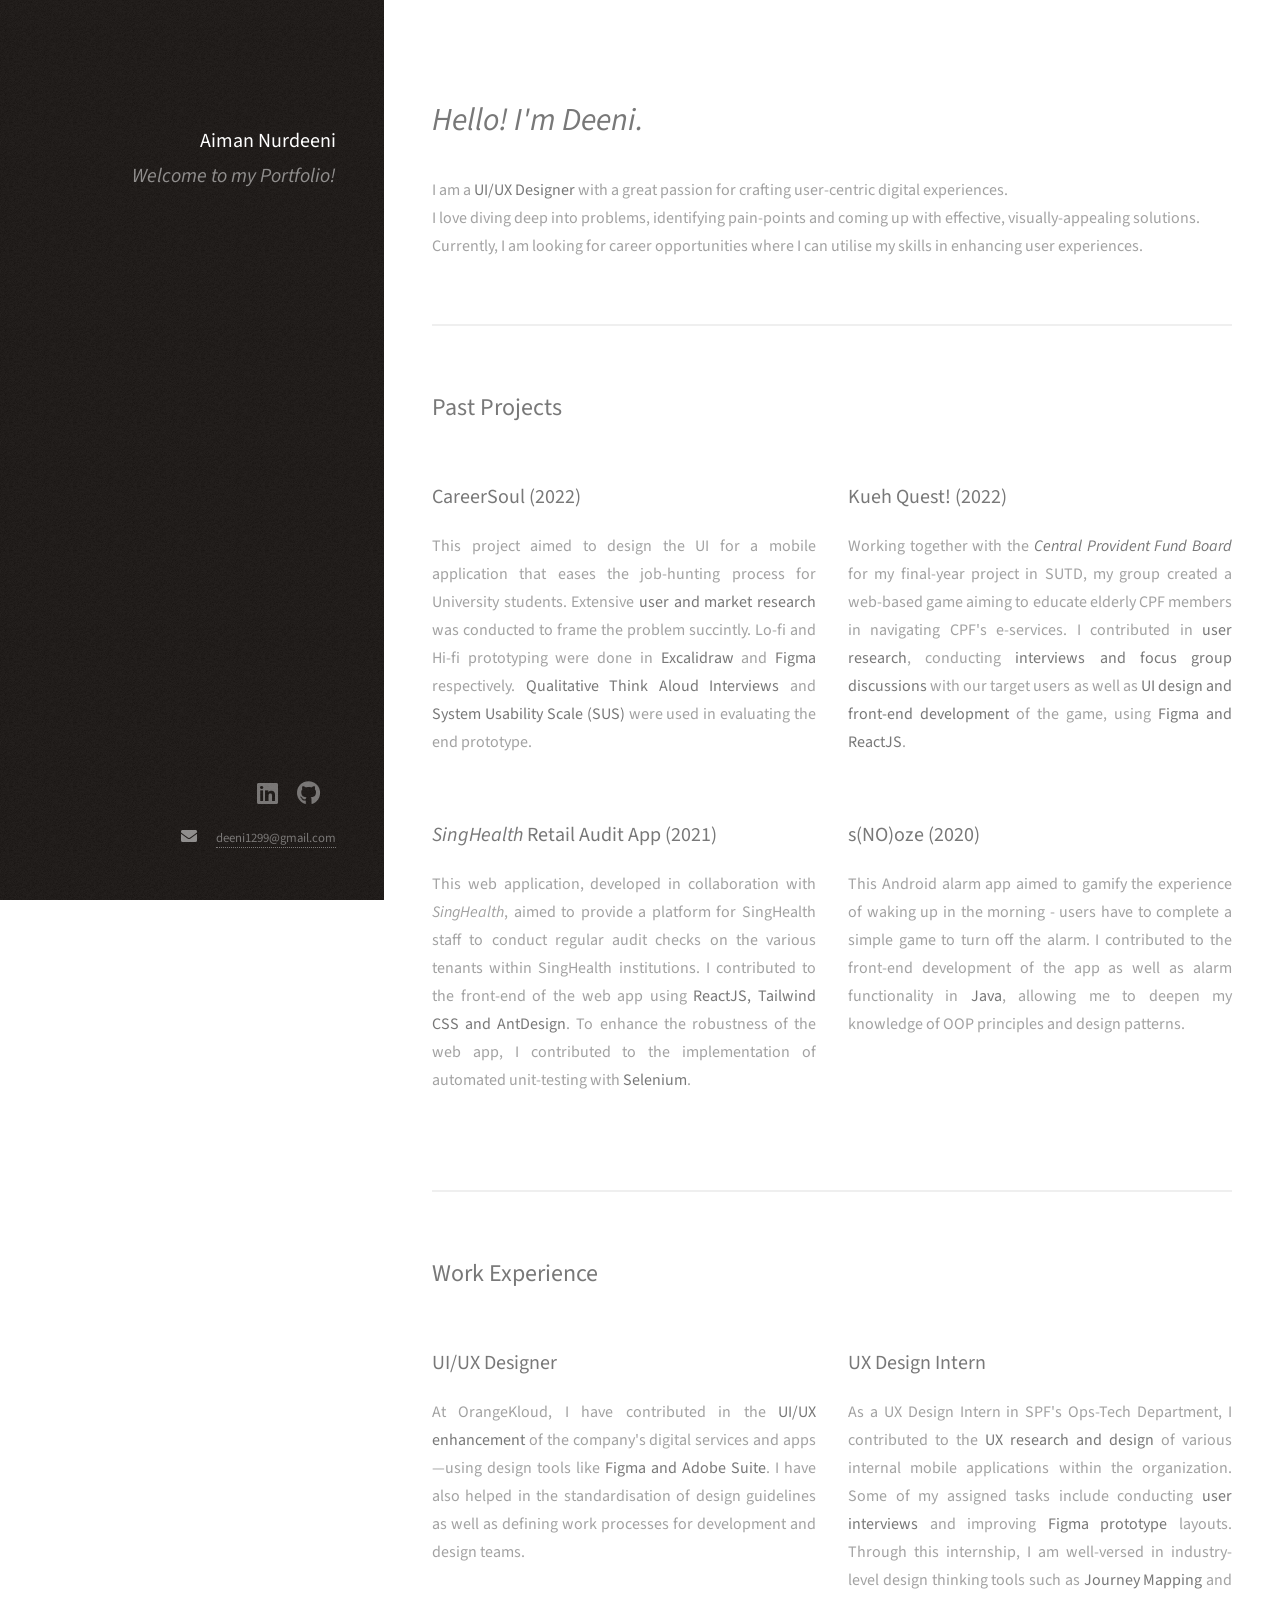
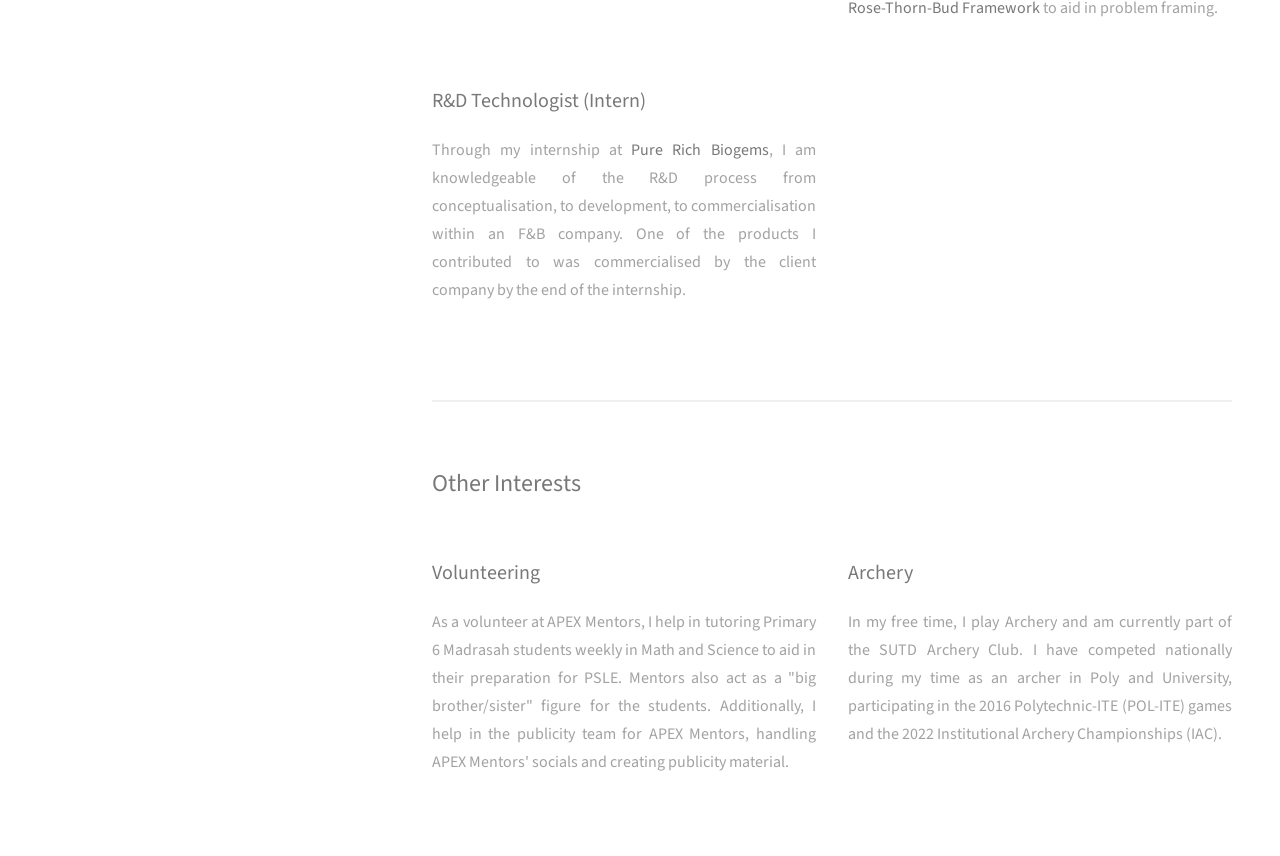
==== old/index.html @ 27e2c31e "update" ====
<!DOCTYPE HTML>
<!--
	Strata by HTML5 UP
	html5up.net | @ajlkn
	Free for personal and commercial use under the CCA 3.0 license (html5up.net/license)
-->
<html>
	<head>
		<title>Deeni's Portfolio</title>
		<meta charset="utf-8" />
		<meta name="viewport" content="width=device-width, initial-scale=1, user-scalable=no" />
		<link rel="stylesheet" href="assets/css/main.css" />
	</head>
	<body class="is-preload">

		<!-- Header -->
			<header id="header">
				<div class="inner">
					<img class="image avatar" src="images/self_pic-2.jpg" alt="" />
					<h1><strong>Aiman Nurdeeni</strong></h1>
					<h1><i>Welcome to my Portfolio!</i></h1>
				</div>
			</header>

		<!-- Main -->
			<div id="main">

				<!-- One -->
					<section id="one">
						<header class="major">
							<h2><i>Hello! I'm Deeni.</i></h2>
						</header>
						<p style="text-align:justify">
							I am a <strong>UI/UX Designer</strong> with a great passion for crafting user-centric digital experiences.
							<br/>
							I love diving deep into problems, identifying pain-points and coming up with effective, visually-appealing solutions. 
							<br/> 
							Currently, I am looking for career opportunities where I can utilise my skills in enhancing user experiences.
						</p>
						<!-- <ul class="actions">
							<li><a href="#" class="button">Learn More</a></li>
						</ul> -->
					</section>

				<!-- Two -->
					<section id="two">
						<h2>Past Projects</h2>
						<div class="row">
							<article class="col-6 col-12-xsmall ">
								<a href="https://www.behance.net/gallery/163053577/UXUI-Case-Study-CareerSoul-Job-Search-App" class="image fit thumb" target="_blank">
									<img src="images/proj/careersoul.png" alt="" />
								</a>
								<h3>CareerSoul (2022)</h3>
								<p style="text-align:justify">This project aimed to design the UI for a mobile application that eases the job-hunting process for University students. Extensive <strong>user and market research</strong> was conducted to frame the problem succintly. Lo-fi and Hi-fi prototyping were done in <strong>Excalidraw</strong> and <strong>Figma</strong> respectively. <strong>Qualitative Think Aloud Interviews</strong> and <strong>System Usability Scale (SUS)</strong> were used in evaluating the end prototype.</p>
							</article>

							<article class="col-6 col-12-xsmall ">
								<a href="https://capstone2022.sutd.edu.sg/projects/kueh-quest" class="image fit thumb" target="_blank">
									<img src="images/proj/kuehquest.png" alt="" />
								</a>
								<h3>Kueh Quest! (2022)</h3>
								<p style="text-align:justify">Working together with the <i><strong>Central Provident Fund Board</strong></i> for my final-year project in SUTD, my group created a web-based game aiming to educate elderly CPF members in navigating CPF's e-services. I contributed in <strong>user research</strong>, conducting <strong>interviews and focus group discussions</strong> with our target users as well as <strong>UI design and front-end development</strong> of the game, using <strong>Figma and ReactJS</strong>.</p>
							</article>
							<article class="col-6 col-12-xsmall ">
								<a href="https://github.com/nicolefranc/singhealth-retail-audit" class="image fit thumbs" target="_blank">
									<img src="images/proj/singhealth.png" alt="" />
								</a>
								<h3><i>SingHealth</i> Retail Audit App (2021)</h3>
								<p style="text-align:justify">This web application, developed in collaboration with <i>SingHealth</i>, aimed to provide a platform for SingHealth staff to conduct regular audit checks on the various tenants within SingHealth institutions. I contributed to the front-end of the web app using <strong>ReactJS, Tailwind CSS and AntDesign</strong>. To enhance the robustness of the web app, I contributed to the implementation of automated unit-testing with <strong>Selenium</strong>.</p>
							</article>
							<article class="col-6 col-12-xsmall">
								<a href="https://github.com/hannahmyatwai/s-no-oze" class="image fit thumbs" target="_blank">
									<img src="images/proj/snooze.png" alt="" />
								</a>
								<h3>s(NO)oze (2020)</h3>
								<p style="text-align:justify">This Android alarm app aimed to gamify the experience of waking up in the morning - users have to complete a simple game to turn off the alarm. I contributed to the front-end development of the app as well as alarm functionality in <b>Java</b>, allowing me to deepen my knowledge of OOP principles and design patterns.</p>
							</article>
						</div>
					</section>

					<section id="three">
						<h2>Work Experience</h2>
						<div class="row">
							<article class="col-6 col-12-xsmall ">
								<a href="https://orangekloud.com/" class="image fit thumb" target="_blank"><img src="images/work/ok.png" alt="" /></a>
								<h3>UI/UX Designer</h3>
								<p style="text-align:justify">
								At OrangeKloud, I have contributed in the <b>UI/UX enhancement</b> of the company's digital services and apps—using design tools like <b>Figma and Adobe Suite</b>. I have also helped in the standardisation of design guidelines as well as defining work processes for development and design teams.</p>
							</article>
							<article class="col-6 col-12-xsmall ">
								<a href="https://www.police.gov.sg/Who-We-Are/Organisation-Structure/Specialist-Staff-Departments" class="image fit thumb" target="_blank"><img src="images/work/spf.png" alt="" /></a>
								<h3>UX Design Intern</h3>
								<p style="text-align:justify">As a UX Design Intern in SPF's Ops-Tech Department, I contributed to the <b>UX research and design</b> of various internal mobile applications within the organization. Some of my assigned tasks include conducting <b>user interviews</b> and improving <b>Figma prototype</b> layouts. Through this internship, I am well-versed in industry-level design thinking tools such as <b>Journey Mapping</b> and <b>Rose-Thorn-Bud Framework</b> to aid in problem framing.</p>
							</article>
							<article class="col-6 col-12-xsmall">
								<a href="https://www.linkedin.com/company/pure-rich-biogems/about/" class="image fit thumb" target="_blank"><img src="images/work/pure_rich.jpg" alt="" /></a>
								<h3>R&D Technologist (Intern)</h3>
								<p style="text-align:justify">Through my internship at <b>Pure Rich Biogems</b>, I am knowledgeable of the R&D process from conceptualisation, to development, to commercialisation within an F&B company. One of the products I contributed to was commercialised by the client company by the end of the internship.</p>
							</article>
						</div>
						<!-- <ul class="actions">
							<li><a href="#" class="button">Full Portfolio</a></li>
						</ul> -->
					</section>

					<section id="four">
						<h2>Other Interests</h2>
						<div class="row">
							<article class="col-6 col-12-xsmall ">
								<a href="https://www.instagram.com/apexmentors/" class="image fit thumb" target="_blank"><img src="images/hobbies/apex.jpg" alt="" /></a>
								<h3>Volunteering</h3>
								<p style="text-align:justify">As a volunteer at APEX Mentors, I help in tutoring Primary 6 Madrasah students weekly in Math and Science to aid in their preparation for PSLE. Mentors also act as a "big brother/sister" figure for the students. Additionally, I help in the publicity team for APEX Mentors, handling APEX Mentors' socials and creating publicity material.</p>
							</article>
							<article class="col-6 col-12-xsmall">
								<a href="https://www.instagram.com/sutd_archery/" class="image fit thumb" target="_blank"><img src="images/hobbies/archery.jpg" alt="" /></a>
								<h3>Archery</h3>
								<p style="text-align:justify">In my free time, I play Archery and am currently part of the SUTD Archery Club. I have competed nationally during my time as an archer in Poly and University, participating in the 2016 Polytechnic-ITE (POL-ITE) games and the 2022 Institutional Archery Championships (IAC).</p>
							</article>
						</div>
					</section>

				<!-- Three -->
					<!-- <section id="three">
						<h2>Get In Touch</h2>
						<p>Accumsan pellentesque commodo blandit enim arcu non at amet id arcu magna. Accumsan orci faucibus id eu lorem semper nunc nisi lorem vulputate lorem neque lorem ipsum dolor.</p>
						<div class="row">
							<div class="col-8 col-12-small">
								<form method="post" action="#">
									<div class="row gtr-uniform gtr-50">
										<div class="col-6 col-12-xsmall"><input type="text" name="name" id="name" placeholder="Name" /></div>
										<div class="col-6 col-12-xsmall"><input type="email" name="email" id="email" placeholder="Email" /></div>
										<div class="col-12"><textarea name="message" id="message" placeholder="Message" rows="4"></textarea></div>
									</div>
								</form>
								<ul class="actions">
									<li><input type="submit" value="Send Message" /></li>
								</ul>
							</div>
							<div class="col-4 col-12-small">
								<ul class="labeled-icons">
									<li>
										<h3 class="icon solid fa-home"><span class="label">Address</span></h3>
										1234 Somewhere Rd.<br />
										Nashville, TN 00000<br />
										United States
									</li>
									<li>
										<h3 class="icon solid fa-mobile-alt"><span class="label">Phone</span></h3>
										000-000-0000
									</li>
									<li>
										<h3 class="icon solid fa-envelope"><span class="label">Email</span></h3>
										<a href="#">hello@untitled.tld</a>
									</li>
								</ul>
							</div>
						</div>
					</section> -->

				<!-- Four -->
				<!--
					<section id="four">
						<h2>Elements</h2>

						<section>
							<h4>Text</h4>
							<p>This is <b>bold</b> and this is <strong>strong</strong>. This is <i>italic</i> and this is <em>emphasized</em>.
							This is <sup>superscript</sup> text and this is <sub>subscript</sub> text.
							This is <u>underlined</u> and this is code: <code>for (;;) { ... }</code>. Finally, <a href="#">this is a link</a>.</p>
							<hr />
							<header>
								<h4>Heading with a Subtitle</h4>
								<p>Lorem ipsum dolor sit amet nullam id egestas urna aliquam</p>
							</header>
							<p>Nunc lacinia ante nunc ac lobortis. Interdum adipiscing gravida odio porttitor sem non mi integer non faucibus ornare mi ut ante amet placerat aliquet. Volutpat eu sed ante lacinia sapien lorem accumsan varius montes viverra nibh in adipiscing blandit tempus accumsan.</p>
							<header>
								<h5>Heading with a Subtitle</h5>
								<p>Lorem ipsum dolor sit amet nullam id egestas urna aliquam</p>
							</header>
							<p>Nunc lacinia ante nunc ac lobortis. Interdum adipiscing gravida odio porttitor sem non mi integer non faucibus ornare mi ut ante amet placerat aliquet. Volutpat eu sed ante lacinia sapien lorem accumsan varius montes viverra nibh in adipiscing blandit tempus accumsan.</p>
							<hr />
							<h2>Heading Level 2</h2>
							<h3>Heading Level 3</h3>
							<h4>Heading Level 4</h4>
							<h5>Heading Level 5</h5>
							<h6>Heading Level 6</h6>
							<hr />
							<h5>Blockquote</h5>
							<blockquote>Fringilla nisl. Donec accumsan interdum nisi, quis tincidunt felis sagittis eget tempus euismod. Vestibulum ante ipsum primis in faucibus vestibulum. Blandit adipiscing eu felis iaculis volutpat ac adipiscing accumsan faucibus. Vestibulum ante ipsum primis in faucibus lorem ipsum dolor sit amet nullam adipiscing eu felis.</blockquote>
							<h5>Preformatted</h5>
							<pre><code>i = 0;

while (!deck.isInOrder()) {
print 'Iteration ' + i;
deck.shuffle();
i++;
}

print 'It took ' + i + ' iterations to sort the deck.';</code></pre>
						</section>

						<section>
							<h4>Lists</h4>
							<div class="row">
								<div class="col-6 col-12-xsmall">
									<h5>Unordered</h5>
									<ul>
										<li>Dolor pulvinar etiam magna etiam.</li>
										<li>Sagittis adipiscing lorem eleifend.</li>
										<li>Felis enim feugiat dolore viverra.</li>
									</ul>
									<h5>Alternate</h5>
									<ul class="alt">
										<li>Dolor pulvinar etiam magna etiam.</li>
										<li>Sagittis adipiscing lorem eleifend.</li>
										<li>Felis enim feugiat dolore viverra.</li>
									</ul>
								</div>
								<div class="col-6 col-12-xsmall">
									<h5>Ordered</h5>
									<ol>
										<li>Dolor pulvinar etiam magna etiam.</li>
										<li>Etiam vel felis at lorem sed viverra.</li>
										<li>Felis enim feugiat dolore viverra.</li>
										<li>Dolor pulvinar etiam magna etiam.</li>
										<li>Etiam vel felis at lorem sed viverra.</li>
										<li>Felis enim feugiat dolore viverra.</li>
									</ol>
									<h5>Icons</h5>
									<ul class="icons">
										<li><a href="#" class="icon brands fa-twitter"><span class="label">Twitter</span></a></li>
										<li><a href="#" class="icon brands fa-facebook-f"><span class="label">Facebook</span></a></li>
										<li><a href="#" class="icon brands fa-instagram"><span class="label">Instagram</span></a></li>
										<li><a href="#" class="icon brands fa-github"><span class="label">Github</span></a></li>
										<li><a href="#" class="icon brands fa-dribbble"><span class="label">Dribbble</span></a></li>
										<li><a href="#" class="icon brands fa-tumblr"><span class="label">Tumblr</span></a></li>
									</ul>
								</div>
							</div>
							<h5>Actions</h5>
							<ul class="actions">
								<li><a href="#" class="button primary">Default</a></li>
								<li><a href="#" class="button">Default</a></li>
							</ul>
							<ul class="actions small">
								<li><a href="#" class="button primary small">Small</a></li>
								<li><a href="#" class="button small">Small</a></li>
							</ul>
							<div class="row">
								<div class="col-6 col-12-small">
									<ul class="actions stacked">
										<li><a href="#" class="button primary">Default</a></li>
										<li><a href="#" class="button">Default</a></li>
									</ul>
								</div>
								<div class="col-6 col-12-small">
									<ul class="actions stacked">
										<li><a href="#" class="button primary small">Small</a></li>
										<li><a href="#" class="button small">Small</a></li>
									</ul>
								</div>
								<div class="col-6 col-12-small">
									<ul class="actions stacked">
										<li><a href="#" class="button primary fit">Default</a></li>
										<li><a href="#" class="button fit">Default</a></li>
									</ul>
								</div>
								<div class="col-6 col-12-small">
									<ul class="actions stacked">
										<li><a href="#" class="button primary small fit">Small</a></li>
										<li><a href="#" class="button small fit">Small</a></li>
									</ul>
								</div>
							</div>
						</section>

						<section>
							<h4>Table</h4>
							<h5>Default</h5>
							<div class="table-wrapper">
								<table>
									<thead>
										<tr>
											<th>Name</th>
											<th>Description</th>
											<th>Price</th>
										</tr>
									</thead>
									<tbody>
										<tr>
											<td>Item One</td>
											<td>Ante turpis integer aliquet porttitor.</td>
											<td>29.99</td>
										</tr>
										<tr>
											<td>Item Two</td>
											<td>Vis ac commodo adipiscing arcu aliquet.</td>
											<td>19.99</td>
										</tr>
										<tr>
											<td>Item Three</td>
											<td> Morbi faucibus arcu accumsan lorem.</td>
											<td>29.99</td>
										</tr>
										<tr>
											<td>Item Four</td>
											<td>Vitae integer tempus condimentum.</td>
											<td>19.99</td>
										</tr>
										<tr>
											<td>Item Five</td>
											<td>Ante turpis integer aliquet porttitor.</td>
											<td>29.99</td>
										</tr>
									</tbody>
									<tfoot>
										<tr>
											<td colspan="2"></td>
											<td>100.00</td>
										</tr>
									</tfoot>
								</table>
							</div>

							<h5>Alternate</h5>
							<div class="table-wrapper">
								<table class="alt">
									<thead>
										<tr>
											<th>Name</th>
											<th>Description</th>
											<th>Price</th>
										</tr>
									</thead>
									<tbody>
										<tr>
											<td>Item One</td>
											<td>Ante turpis integer aliquet porttitor.</td>
											<td>29.99</td>
										</tr>
										<tr>
											<td>Item Two</td>
											<td>Vis ac commodo adipiscing arcu aliquet.</td>
											<td>19.99</td>
										</tr>
										<tr>
											<td>Item Three</td>
											<td> Morbi faucibus arcu accumsan lorem.</td>
											<td>29.99</td>
										</tr>
										<tr>
											<td>Item Four</td>
											<td>Vitae integer tempus condimentum.</td>
											<td>19.99</td>
										</tr>
										<tr>
											<td>Item Five</td>
											<td>Ante turpis integer aliquet porttitor.</td>
											<td>29.99</td>
										</tr>
									</tbody>
									<tfoot>
										<tr>
											<td colspan="2"></td>
											<td>100.00</td>
										</tr>
									</tfoot>
								</table>
							</div>
						</section>

						<section>
							<h4>Buttons</h4>
							<ul class="actions">
								<li><a href="#" class="button primary">Primary</a></li>
								<li><a href="#" class="button">Default</a></li>
							</ul>
							<ul class="actions">
								<li><a href="#" class="button large">Large</a></li>
								<li><a href="#" class="button">Default</a></li>
								<li><a href="#" class="button small">Small</a></li>
							</ul>
							<ul class="actions fit">
								<li><a href="#" class="button primary fit">Fit</a></li>
								<li><a href="#" class="button fit">Fit</a></li>
							</ul>
							<ul class="actions fit small">
								<li><a href="#" class="button primary fit small">Fit + Small</a></li>
								<li><a href="#" class="button fit small">Fit + Small</a></li>
							</ul>
							<ul class="actions">
								<li><a href="#" class="button primary icon solid fa-download">Icon</a></li>
								<li><a href="#" class="button icon solid fa-download">Icon</a></li>
							</ul>
							<ul class="actions">
								<li><span class="button primary disabled">Primary</span></li>
								<li><span class="button disabled">Default</span></li>
							</ul>
						</section>

						<section>
							<h4>Form</h4>
							<form method="post" action="#">
								<div class="row gtr-uniform gtr-50">
									<div class="col-6 col-12-xsmall">
										<input type="text" name="demo-name" id="demo-name" value="" placeholder="Name" />
									</div>
									<div class="col-6 col-12-xsmall">
										<input type="email" name="demo-email" id="demo-email" value="" placeholder="Email" />
									</div>
									<div class="col-12">
										<select name="demo-category" id="demo-category">
											<option value="">- Category -</option>
											<option value="1">Manufacturing</option>
											<option value="1">Shipping</option>
											<option value="1">Administration</option>
											<option value="1">Human Resources</option>
										</select>
									</div>
									<div class="col-4 col-12-small">
										<input type="radio" id="demo-priority-low" name="demo-priority" checked>
										<label for="demo-priority-low">Low Priority</label>
									</div>
									<div class="col-4 col-12-small">
										<input type="radio" id="demo-priority-normal" name="demo-priority">
										<label for="demo-priority-normal">Normal Priority</label>
									</div>
									<div class="col-4 col-12-small">
										<input type="radio" id="demo-priority-high" name="demo-priority">
										<label for="demo-priority-high">High Priority</label>
									</div>
									<div class="col-6 col-12-small">
										<input type="checkbox" id="demo-copy" name="demo-copy">
										<label for="demo-copy">Email me a copy of this message</label>
									</div>
									<div class="col-6 col-12-small">
										<input type="checkbox" id="demo-human" name="demo-human" checked>
										<label for="demo-human">I am a human and not a robot</label>
									</div>
									<div class="col-12">
										<textarea name="demo-message" id="demo-message" placeholder="Enter your message" rows="6"></textarea>
									</div>
									<div class="col-12">
										<ul class="actions">
											<li><input type="submit" value="Send Message" class="primary" /></li>
											<li><input type="reset" value="Reset" /></li>
										</ul>
									</div>
								</div>
							</form>
						</section>

						<section>
							<h4>Image</h4>
							<h5>Fit</h5>
							<div class="box alt">
								<div class="row gtr-50 gtr-uniform">
									<div class="col-12"><span class="image fit"><img src="images/fulls/05.jpg" alt="" /></span></div>
									<div class="col-4"><span class="image fit"><img src="images/thumbs/01.jpg" alt="" /></span></div>
									<div class="col-4"><span class="image fit"><img src="images/thumbs/02.jpg" alt="" /></span></div>
									<div class="col-4"><span class="image fit"><img src="images/thumbs/03.jpg" alt="" /></span></div>
									<div class="col-4"><span class="image fit"><img src="images/thumbs/04.jpg" alt="" /></span></div>
									<div class="col-4"><span class="image fit"><img src="images/thumbs/05.jpg" alt="" /></span></div>
									<div class="col-4"><span class="image fit"><img src="images/thumbs/06.jpg" alt="" /></span></div>
									<div class="col-4"><span class="image fit"><img src="images/thumbs/03.jpg" alt="" /></span></div>
									<div class="col-4"><span class="image fit"><img src="images/thumbs/02.jpg" alt="" /></span></div>
									<div class="col-4"><span class="image fit"><img src="images/thumbs/01.jpg" alt="" /></span></div>
								</div>
							</div>
							<h5>Left &amp; Right</h5>
							<p><span class="image left"><img src="images/avatar.jpg" alt="" /></span>Fringilla nisl. Donec accumsan interdum nisi, quis tincidunt felis sagittis eget. tempus euismod. Vestibulum ante ipsum primis in faucibus vestibulum. Blandit adipiscing eu felis iaculis volutpat ac adipiscing accumsan eu faucibus. Integer ac pellentesque praesent tincidunt felis sagittis eget. tempus euismod. Vestibulum ante ipsum primis in faucibus vestibulum. Blandit adipiscing eu felis iaculis volutpat ac adipiscing accumsan eu faucibus. Integer ac pellentesque praesent. Donec accumsan interdum nisi, quis tincidunt felis sagittis eget. tempus euismod. Vestibulum ante ipsum primis in faucibus vestibulum. Blandit adipiscing eu felis iaculis volutpat ac adipiscing accumsan eu faucibus. Integer ac pellentesque praesent tincidunt felis sagittis eget. tempus euismod. Vestibulum ante ipsum primis in faucibus vestibulum. Blandit adipiscing eu felis iaculis volutpat ac adipiscing accumsan eu faucibus. Integer ac pellentesque praesent.</p>
							<p><span class="image right"><img src="images/avatar.jpg" alt="" /></span>Fringilla nisl. Donec accumsan interdum nisi, quis tincidunt felis sagittis eget. tempus euismod. Vestibulum ante ipsum primis in faucibus vestibulum. Blandit adipiscing eu felis iaculis volutpat ac adipiscing accumsan eu faucibus. Integer ac pellentesque praesent tincidunt felis sagittis eget. tempus euismod. Vestibulum ante ipsum primis in faucibus vestibulum. Blandit adipiscing eu felis iaculis volutpat ac adipiscing accumsan eu faucibus. Integer ac pellentesque praesent. Donec accumsan interdum nisi, quis tincidunt felis sagittis eget. tempus euismod. Vestibulum ante ipsum primis in faucibus vestibulum. Blandit adipiscing eu felis iaculis volutpat ac adipiscing accumsan eu faucibus. Integer ac pellentesque praesent tincidunt felis sagittis eget. tempus euismod. Vestibulum ante ipsum primis in faucibus vestibulum. Blandit adipiscing eu felis iaculis volutpat ac adipiscing accumsan eu faucibus. Integer ac pellentesque praesent.</p>
						</section>

					</section>
				 -->

			</div>

		<!-- Footer -->
			<footer id="footer">
				<div class="inner">
					<ul class="icons">
						<li><a href="https://www.linkedin.com/in/aiman-nurdeeni-bte-abdul-halim" class="icon brands fa-linkedin" target="_blank"><span class="label">Twitter</span></a></li>
						
						<li><a href="https://github.com/andeeni" class="icon brands fa-github" target="_blank"><span class="label">Github</span></a></li>

						<br/>

						<li class="icon solid fa-envelope">
							<span class="label">Email</span>
						</li>
						<li class="copyright">
							<a href="mailto:deeni1299@gmail.com">
								deeni1299@gmail.com
							</a>
						</li>
					</ul>
				</div>
			</footer>

		<!-- Scripts -->
			<script src="assets/js/jquery.min.js"></script>
			<script src="assets/js/jquery.poptrox.min.js"></script>
			<script src="assets/js/browser.min.js"></script>
			<script src="assets/js/breakpoints.min.js"></script>
			<script src="assets/js/util.js"></script>
			<script src="assets/js/main.js"></script>

	</body>
</html>
---- old/assets/css/main.css ----
@import url("fontawesome-all.min.css");
@import url("https://fonts.googleapis.com/css?family=Source+Sans+Pro:400,400italic");

/*
	Strata by HTML5 UP
	html5up.net | @ajlkn
	Free for personal and commercial use under the CCA 3.0 license (html5up.net/license)
*/

html, body, div, span, applet, object,
iframe, h1, h2, h3, h4, h5, h6, p, blockquote,
pre, a, abbr, acronym, address, big, cite,
code, del, dfn, em, img, ins, kbd, q, s, samp,
small, strike, strong, sub, sup, tt, var, b,
u, i, center, dl, dt, dd, ol, ul, li, fieldset,
form, label, legend, table, caption, tbody,
tfoot, thead, tr, th, td, article, aside,
canvas, details, embed, figure, figcaption,
footer, header, hgroup, menu, nav, output, ruby,
section, summary, time, mark, audio, video {
	margin: 0;
	padding: 0;
	border: 0;
	font-size: 100%;
	font: inherit;
	vertical-align: baseline;}

article, aside, details, figcaption, figure,
footer, header, hgroup, menu, nav, section {
	display: block;}

body {
	line-height: 1;
}

ol, ul {
	list-style: none;
}

blockquote, q {
	quotes: none;
}

	blockquote:before, blockquote:after, q:before, q:after {
		content: '';
		content: none;
	}

table {
	border-collapse: collapse;
	border-spacing: 0;
}

body {
	-webkit-text-size-adjust: none;
}

mark {
	background-color: transparent;
	color: inherit;
}

input::-moz-focus-inner {
	border: 0;
	padding: 0;
}

input, select, textarea {
	-moz-appearance: none;
	-webkit-appearance: none;
	-ms-appearance: none;
	appearance: none;
}

/* Basic */

	html {
		box-sizing: border-box;
	}

	*, *:before, *:after {
		box-sizing: inherit;
	}

	body {
		background: #fff;
	}

		body.is-preload *, body.is-preload *:before, body.is-preload *:after {
			-moz-animation: none !important;
			-webkit-animation: none !important;
			-ms-animation: none !important;
			animation: none !important;
			-moz-transition: none !important;
			-webkit-transition: none !important;
			-ms-transition: none !important;
			transition: none !important;
		}

	body, input, select, textarea {
		color: #a2a2a2;
		font-family: "Source Sans Pro", Helvetica, sans-serif;
		font-size: 16pt;
		font-weight: 400;
		line-height: 1.75em;
	}

	a {
		-moz-transition: color 0.2s ease-in-out, border-color 0.2s ease-in-out;
		-webkit-transition: color 0.2s ease-in-out, border-color 0.2s ease-in-out;
		-ms-transition: color 0.2s ease-in-out, border-color 0.2s ease-in-out;
		transition: color 0.2s ease-in-out, border-color 0.2s ease-in-out;
		border-bottom: dotted 1px;
		color: #49bf9d;
		text-decoration: none;
	}

		a:hover {
			border-bottom-color: transparent;
			color: #49bf9d !important;
			text-decoration: none;
		}

	strong, b {
		color: #787878;
		font-weight: 400;
	}

	em, i {
		font-style: italic;
	}

	p {
		margin: 0 0 2em 0;
	}

	h1, h2, h3, h4, h5, h6 {
		color: #787878;
		font-weight: 400;
		line-height: 1em;
		margin: 0 0 1em 0;
	}

		h1 a, h2 a, h3 a, h4 a, h5 a, h6 a {
			color: inherit;
			text-decoration: none;
		}

	h1 {
		font-size: 2em;
		line-height: 1.5em;
	}

	h2 {
		font-size: 1.5em;
		line-height: 1.5em;
	}

	h3 {
		font-size: 1.25em;
		line-height: 1.5em;
	}

	h4 {
		font-size: 1.1em;
		line-height: 1.5em;
	}

	h5 {
		font-size: 0.9em;
		line-height: 1.5em;
	}

	h6 {
		font-size: 0.7em;
		line-height: 1.5em;
	}

	sub {
		font-size: 0.8em;
		position: relative;
		top: 0.5em;
	}

	sup {
		font-size: 0.8em;
		position: relative;
		top: -0.5em;
	}

	hr {
		border: 0;
		border-bottom: solid 2px #efefef;
		margin: 2em 0;
	}

		hr.major {
			margin: 3em 0;
		}

	blockquote {
		border-left: solid 6px #efefef;
		font-style: italic;
		margin: 0 0 2em 0;
		padding: 0.5em 0 0.5em 1.5em;
	}

	code {
		background: #f7f7f7;
		border-radius: 0.35em;
		border: solid 2px #efefef;
		font-family: "Courier New", monospace;
		font-size: 0.9em;
		margin: 0 0.25em;
		padding: 0.25em 0.65em;
	}

	pre {
		-webkit-overflow-scrolling: touch;
		font-family: "Courier New", monospace;
		font-size: 0.9em;
		margin: 0 0 2em 0;
	}

		pre code {
			display: block;
			line-height: 1.75em;
			padding: 1em 1.5em;
			overflow-x: auto;
		}

	.align-left {
		text-align: left;
	}

	.align-center {
		text-align: center;
	}

	.align-right {
		text-align: right;
	}

/* Container */

	.container {
		margin: 0 auto;
		max-width: calc(100% - 4em);
		width: 100%;
	}

		.container.xsmall {
			width: 25%;
		}

		.container.small {
			width: 50%;
		}

		.container.medium {
			width: 75%;
		}

		.container.large {
			width: 125%;
		}

		.container.xlarge {
			width: 150%;
		}

		.container.max {
			width: 100%;
		}

		@media screen and (max-width: 980px) {

			.container {
				width: 100% !important;
				max-width: 100% !important;
			}

		}

		@media screen and (max-width: 480px) {

			.container {
				max-width: calc(100% - 3em);
			}

		}

/* Row */

	.row {
		display: flex;
		flex-wrap: wrap;
		box-sizing: border-box;
		align-items: stretch;
	}

		.row > * {
			box-sizing: border-box;
		}

		.row.gtr-uniform > * > :last-child {
			margin-bottom: 0;
		}

		.row.aln-left {
			justify-content: flex-start;
		}

		.row.aln-center {
			justify-content: center;
		}

		.row.aln-right {
			justify-content: flex-end;
		}

		.row.aln-top {
			align-items: flex-start;
		}

		.row.aln-middle {
			align-items: center;
		}

		.row.aln-bottom {
			align-items: flex-end;
		}

		.row > .imp {
			order: -1;
		}

		.row > .col-1 {
			width: 8.33333%;
		}

		.row > .off-1 {
			margin-left: 8.33333%;
		}

		.row > .col-2 {
			width: 16.66667%;
		}

		.row > .off-2 {
			margin-left: 16.66667%;
		}

		.row > .col-3 {
			width: 25%;
		}

		.row > .off-3 {
			margin-left: 25%;
		}

		.row > .col-4 {
			width: 33.33333%;
		}

		.row > .off-4 {
			margin-left: 33.33333%;
		}

		.row > .col-5 {
			width: 41.66667%;
		}

		.row > .off-5 {
			margin-left: 41.66667%;
		}

		.row > .col-6 {
			width: 50%;
		}

		.row > .off-6 {
			margin-left: 50%;
		}

		.row > .col-7 {
			width: 58.33333%;
		}

		.row > .off-7 {
			margin-left: 58.33333%;
		}

		.row > .col-8 {
			width: 66.66667%;
		}

		.row > .off-8 {
			margin-left: 66.66667%;
		}

		.row > .col-9 {
			width: 75%;
		}

		.row > .off-9 {
			margin-left: 75%;
		}

		.row > .col-10 {
			width: 83.33333%;
		}

		.row > .off-10 {
			margin-left: 83.33333%;
		}

		.row > .col-11 {
			width: 91.66667%;
		}

		.row > .off-11 {
			margin-left: 91.66667%;
		}

		.row > .col-12 {
			width: 100%;
		}

		.row > .off-12 {
			margin-left: 100%;
		}

		.row.gtr-0 {
			margin-top: 0;
			margin-left: 0em;
		}

			.row.gtr-0 > * {
				padding: 0 0 0 0em;
			}

			.row.gtr-0.gtr-uniform {
				margin-top: 0em;
			}

				.row.gtr-0.gtr-uniform > * {
					padding-top: 0em;
				}

		.row.gtr-25 {
			margin-top: 0;
			margin-left: -0.625em;
		}

			.row.gtr-25 > * {
				padding: 0 0 0 0.625em;
			}

			.row.gtr-25.gtr-uniform {
				margin-top: -0.625em;
			}

				.row.gtr-25.gtr-uniform > * {
					padding-top: 0.625em;
				}

		.row.gtr-50 {
			margin-top: 0;
			margin-left: -1.25em;
		}

			.row.gtr-50 > * {
				padding: 0 0 0 1.25em;
			}

			.row.gtr-50.gtr-uniform {
				margin-top: -1.25em;
			}

				.row.gtr-50.gtr-uniform > * {
					padding-top: 1.25em;
				}

		.row {
			margin-top: 0;
			margin-left: -2.5em;
		}

			.row > * {
				padding: 0 0 0 2.5em;
			}

			.row.gtr-uniform {
				margin-top: -2.5em;
			}

				.row.gtr-uniform > * {
					padding-top: 2.5em;
				}

		.row.gtr-150 {
			margin-top: 0;
			margin-left: -3.75em;
		}

			.row.gtr-150 > * {
				padding: 0 0 0 3.75em;
			}

			.row.gtr-150.gtr-uniform {
				margin-top: -3.75em;
			}

				.row.gtr-150.gtr-uniform > * {
					padding-top: 3.75em;
				}

		.row.gtr-200 {
			margin-top: 0;
			margin-left: -5em;
		}

			.row.gtr-200 > * {
				padding: 0 0 0 5em;
			}

			.row.gtr-200.gtr-uniform {
				margin-top: -5em;
			}

				.row.gtr-200.gtr-uniform > * {
					padding-top: 5em;
				}

		@media screen and (max-width: 1800px) {

			.row {
				display: flex;
				flex-wrap: wrap;
				box-sizing: border-box;
				align-items: stretch;
			}

				.row > * {
					box-sizing: border-box;
				}

				.row.gtr-uniform > * > :last-child {
					margin-bottom: 0;
				}

				.row.aln-left {
					justify-content: flex-start;
				}

				.row.aln-center {
					justify-content: center;
				}

				.row.aln-right {
					justify-content: flex-end;
				}

				.row.aln-top {
					align-items: flex-start;
				}

				.row.aln-middle {
					align-items: center;
				}

				.row.aln-bottom {
					align-items: flex-end;
				}

				.row > .imp-xlarge {
					order: -1;
				}

				.row > .col-1-xlarge {
					width: 8.33333%;
				}

				.row > .off-1-xlarge {
					margin-left: 8.33333%;
				}

				.row > .col-2-xlarge {
					width: 16.66667%;
				}

				.row > .off-2-xlarge {
					margin-left: 16.66667%;
				}

				.row > .col-3-xlarge {
					width: 25%;
				}

				.row > .off-3-xlarge {
					margin-left: 25%;
				}

				.row > .col-4-xlarge {
					width: 33.33333%;
				}

				.row > .off-4-xlarge {
					margin-left: 33.33333%;
				}

				.row > .col-5-xlarge {
					width: 41.66667%;
				}

				.row > .off-5-xlarge {
					margin-left: 41.66667%;
				}

				.row > .col-6-xlarge {
					width: 50%;
				}

				.row > .off-6-xlarge {
					margin-left: 50%;
				}

				.row > .col-7-xlarge {
					width: 58.33333%;
				}

				.row > .off-7-xlarge {
					margin-left: 58.33333%;
				}

				.row > .col-8-xlarge {
					width: 66.66667%;
				}

				.row > .off-8-xlarge {
					margin-left: 66.66667%;
				}

				.row > .col-9-xlarge {
					width: 75%;
				}

				.row > .off-9-xlarge {
					margin-left: 75%;
				}

				.row > .col-10-xlarge {
					width: 83.33333%;
				}

				.row > .off-10-xlarge {
					margin-left: 83.33333%;
				}

				.row > .col-11-xlarge {
					width: 91.66667%;
				}

				.row > .off-11-xlarge {
					margin-left: 91.66667%;
				}

				.row > .col-12-xlarge {
					width: 100%;
				}

				.row > .off-12-xlarge {
					margin-left: 100%;
				}

				.row.gtr-0 {
					margin-top: 0;
					margin-left: 0em;
				}

					.row.gtr-0 > * {
						padding: 0 0 0 0em;
					}

					.row.gtr-0.gtr-uniform {
						margin-top: 0em;
					}

						.row.gtr-0.gtr-uniform > * {
							padding-top: 0em;
						}

				.row.gtr-25 {
					margin-top: 0;
					margin-left: -0.625em;
				}

					.row.gtr-25 > * {
						padding: 0 0 0 0.625em;
					}

					.row.gtr-25.gtr-uniform {
						margin-top: -0.625em;
					}

						.row.gtr-25.gtr-uniform > * {
							padding-top: 0.625em;
						}

				.row.gtr-50 {
					margin-top: 0;
					margin-left: -1.25em;
				}

					.row.gtr-50 > * {
						padding: 0 0 0 1.25em;
					}

					.row.gtr-50.gtr-uniform {
						margin-top: -1.25em;
					}

						.row.gtr-50.gtr-uniform > * {
							padding-top: 1.25em;
						}

				.row {
					margin-top: 0;
					margin-left: -2.5em;
				}

					.row > * {
						padding: 0 0 0 2.5em;
					}

					.row.gtr-uniform {
						margin-top: -2.5em;
					}

						.row.gtr-uniform > * {
							padding-top: 2.5em;
						}

				.row.gtr-150 {
					margin-top: 0;
					margin-left: -3.75em;
				}

					.row.gtr-150 > * {
						padding: 0 0 0 3.75em;
					}

					.row.gtr-150.gtr-uniform {
						margin-top: -3.75em;
					}

						.row.gtr-150.gtr-uniform > * {
							padding-top: 3.75em;
						}

				.row.gtr-200 {
					margin-top: 0;
					margin-left: -5em;
				}

					.row.gtr-200 > * {
						padding: 0 0 0 5em;
					}

					.row.gtr-200.gtr-uniform {
						margin-top: -5em;
					}

						.row.gtr-200.gtr-uniform > * {
							padding-top: 5em;
						}

		}

		@media screen and (max-width: 1280px) {

			.row {
				display: flex;
				flex-wrap: wrap;
				box-sizing: border-box;
				align-items: stretch;
			}

				.row > * {
					box-sizing: border-box;
				}

				.row.gtr-uniform > * > :last-child {
					margin-bottom: 0;
				}

				.row.aln-left {
					justify-content: flex-start;
				}

				.row.aln-center {
					justify-content: center;
				}

				.row.aln-right {
					justify-content: flex-end;
				}

				.row.aln-top {
					align-items: flex-start;
				}

				.row.aln-middle {
					align-items: center;
				}

				.row.aln-bottom {
					align-items: flex-end;
				}

				.row > .imp-large {
					order: -1;
				}

				.row > .col-1-large {
					width: 8.33333%;
				}

				.row > .off-1-large {
					margin-left: 8.33333%;
				}

				.row > .col-2-large {
					width: 16.66667%;
				}

				.row > .off-2-large {
					margin-left: 16.66667%;
				}

				.row > .col-3-large {
					width: 25%;
				}

				.row > .off-3-large {
					margin-left: 25%;
				}

				.row > .col-4-large {
					width: 33.33333%;
				}

				.row > .off-4-large {
					margin-left: 33.33333%;
				}

				.row > .col-5-large {
					width: 41.66667%;
				}

				.row > .off-5-large {
					margin-left: 41.66667%;
				}

				.row > .col-6-large {
					width: 50%;
				}

				.row > .off-6-large {
					margin-left: 50%;
				}

				.row > .col-7-large {
					width: 58.33333%;
				}

				.row > .off-7-large {
					margin-left: 58.33333%;
				}

				.row > .col-8-large {
					width: 66.66667%;
				}

				.row > .off-8-large {
					margin-left: 66.66667%;
				}

				.row > .col-9-large {
					width: 75%;
				}

				.row > .off-9-large {
					margin-left: 75%;
				}

				.row > .col-10-large {
					width: 83.33333%;
				}

				.row > .off-10-large {
					margin-left: 83.33333%;
				}

				.row > .col-11-large {
					width: 91.66667%;
				}

				.row > .off-11-large {
					margin-left: 91.66667%;
				}

				.row > .col-12-large {
					width: 100%;
				}

				.row > .off-12-large {
					margin-left: 100%;
				}

				.row.gtr-0 {
					margin-top: 0;
					margin-left: 0em;
				}

					.row.gtr-0 > * {
						padding: 0 0 0 0em;
					}

					.row.gtr-0.gtr-uniform {
						margin-top: 0em;
					}

						.row.gtr-0.gtr-uniform > * {
							padding-top: 0em;
						}

				.row.gtr-25 {
					margin-top: 0;
					margin-left: -0.5em;
				}

					.row.gtr-25 > * {
						padding: 0 0 0 0.5em;
					}

					.row.gtr-25.gtr-uniform {
						margin-top: -0.5em;
					}

						.row.gtr-25.gtr-uniform > * {
							padding-top: 0.5em;
						}

				.row.gtr-50 {
					margin-top: 0;
					margin-left: -1em;
				}

					.row.gtr-50 > * {
						padding: 0 0 0 1em;
					}

					.row.gtr-50.gtr-uniform {
						margin-top: -1em;
					}

						.row.gtr-50.gtr-uniform > * {
							padding-top: 1em;
						}

				.row {
					margin-top: 0;
					margin-left: -2em;
				}

					.row > * {
						padding: 0 0 0 2em;
					}

					.row.gtr-uniform {
						margin-top: -2em;
					}

						.row.gtr-uniform > * {
							padding-top: 2em;
						}

				.row.gtr-150 {
					margin-top: 0;
					margin-left: -3em;
				}

					.row.gtr-150 > * {
						padding: 0 0 0 3em;
					}

					.row.gtr-150.gtr-uniform {
						margin-top: -3em;
					}

						.row.gtr-150.gtr-uniform > * {
							padding-top: 3em;
						}

				.row.gtr-200 {
					margin-top: 0;
					margin-left: -4em;
				}

					.row.gtr-200 > * {
						padding: 0 0 0 4em;
					}

					.row.gtr-200.gtr-uniform {
						margin-top: -4em;
					}

						.row.gtr-200.gtr-uniform > * {
							padding-top: 4em;
						}

		}

		@media screen and (max-width: 980px) {

			.row {
				display: flex;
				flex-wrap: wrap;
				box-sizing: border-box;
				align-items: stretch;
			}

				.row > * {
					box-sizing: border-box;
				}

				.row.gtr-uniform > * > :last-child {
					margin-bottom: 0;
				}

				.row.aln-left {
					justify-content: flex-start;
				}

				.row.aln-center {
					justify-content: center;
				}

				.row.aln-right {
					justify-content: flex-end;
				}

				.row.aln-top {
					align-items: flex-start;
				}

				.row.aln-middle {
					align-items: center;
				}

				.row.aln-bottom {
					align-items: flex-end;
				}

				.row > .imp-medium {
					order: -1;
				}

				.row > .col-1-medium {
					width: 8.33333%;
				}

				.row > .off-1-medium {
					margin-left: 8.33333%;
				}

				.row > .col-2-medium {
					width: 16.66667%;
				}

				.row > .off-2-medium {
					margin-left: 16.66667%;
				}

				.row > .col-3-medium {
					width: 25%;
				}

				.row > .off-3-medium {
					margin-left: 25%;
				}

				.row > .col-4-medium {
					width: 33.33333%;
				}

				.row > .off-4-medium {
					margin-left: 33.33333%;
				}

				.row > .col-5-medium {
					width: 41.66667%;
				}

				.row > .off-5-medium {
					margin-left: 41.66667%;
				}

				.row > .col-6-medium {
					width: 50%;
				}

				.row > .off-6-medium {
					margin-left: 50%;
				}

				.row > .col-7-medium {
					width: 58.33333%;
				}

				.row > .off-7-medium {
					margin-left: 58.33333%;
				}

				.row > .col-8-medium {
					width: 66.66667%;
				}

				.row > .off-8-medium {
					margin-left: 66.66667%;
				}

				.row > .col-9-medium {
					width: 75%;
				}

				.row > .off-9-medium {
					margin-left: 75%;
				}

				.row > .col-10-medium {
					width: 83.33333%;
				}

				.row > .off-10-medium {
					margin-left: 83.33333%;
				}

				.row > .col-11-medium {
					width: 91.66667%;
				}

				.row > .off-11-medium {
					margin-left: 91.66667%;
				}

				.row > .col-12-medium {
					width: 100%;
				}

				.row > .off-12-medium {
					margin-left: 100%;
				}

				.row.gtr-0 {
					margin-top: 0;
					margin-left: 0em;
				}

					.row.gtr-0 > * {
						padding: 0 0 0 0em;
					}

					.row.gtr-0.gtr-uniform {
						margin-top: 0em;
					}

						.row.gtr-0.gtr-uniform > * {
							padding-top: 0em;
						}

				.row.gtr-25 {
					margin-top: 0;
					margin-left: -0.5em;
				}

					.row.gtr-25 > * {
						padding: 0 0 0 0.5em;
					}

					.row.gtr-25.gtr-uniform {
						margin-top: -0.5em;
					}

						.row.gtr-25.gtr-uniform > * {
							padding-top: 0.5em;
						}

				.row.gtr-50 {
					margin-top: 0;
					margin-left: -1em;
				}

					.row.gtr-50 > * {
						padding: 0 0 0 1em;
					}

					.row.gtr-50.gtr-uniform {
						margin-top: -1em;
					}

						.row.gtr-50.gtr-uniform > * {
							padding-top: 1em;
						}

				.row {
					margin-top: 0;
					margin-left: -2em;
				}

					.row > * {
						padding: 0 0 0 2em;
					}

					.row.gtr-uniform {
						margin-top: -2em;
					}

						.row.gtr-uniform > * {
							padding-top: 2em;
						}

				.row.gtr-150 {
					margin-top: 0;
					margin-left: -3em;
				}

					.row.gtr-150 > * {
						padding: 0 0 0 3em;
					}

					.row.gtr-150.gtr-uniform {
						margin-top: -3em;
					}

						.row.gtr-150.gtr-uniform > * {
							padding-top: 3em;
						}

				.row.gtr-200 {
					margin-top: 0;
					margin-left: -4em;
				}

					.row.gtr-200 > * {
						padding: 0 0 0 4em;
					}

					.row.gtr-200.gtr-uniform {
						margin-top: -4em;
					}

						.row.gtr-200.gtr-uniform > * {
							padding-top: 4em;
						}

		}

		@media screen and (max-width: 736px) {

			.row {
				display: flex;
				flex-wrap: wrap;
				box-sizing: border-box;
				align-items: stretch;
			}

				.row > * {
					box-sizing: border-box;
				}

				.row.gtr-uniform > * > :last-child {
					margin-bottom: 0;
				}

				.row.aln-left {
					justify-content: flex-start;
				}

				.row.aln-center {
					justify-content: center;
				}

				.row.aln-right {
					justify-content: flex-end;
				}

				.row.aln-top {
					align-items: flex-start;
				}

				.row.aln-middle {
					align-items: center;
				}

				.row.aln-bottom {
					align-items: flex-end;
				}

				.row > .imp-small {
					order: -1;
				}

				.row > .col-1-small {
					width: 8.33333%;
				}

				.row > .off-1-small {
					margin-left: 8.33333%;
				}

				.row > .col-2-small {
					width: 16.66667%;
				}

				.row > .off-2-small {
					margin-left: 16.66667%;
				}

				.row > .col-3-small {
					width: 25%;
				}

				.row > .off-3-small {
					margin-left: 25%;
				}

				.row > .col-4-small {
					width: 33.33333%;
				}

				.row > .off-4-small {
					margin-left: 33.33333%;
				}

				.row > .col-5-small {
					width: 41.66667%;
				}

				.row > .off-5-small {
					margin-left: 41.66667%;
				}

				.row > .col-6-small {
					width: 50%;
				}

				.row > .off-6-small {
					margin-left: 50%;
				}

				.row > .col-7-small {
					width: 58.33333%;
				}

				.row > .off-7-small {
					margin-left: 58.33333%;
				}

				.row > .col-8-small {
					width: 66.66667%;
				}

				.row > .off-8-small {
					margin-left: 66.66667%;
				}

				.row > .col-9-small {
					width: 75%;
				}

				.row > .off-9-small {
					margin-left: 75%;
				}

				.row > .col-10-small {
					width: 83.33333%;
				}

				.row > .off-10-small {
					margin-left: 83.33333%;
				}

				.row > .col-11-small {
					width: 91.66667%;
				}

				.row > .off-11-small {
					margin-left: 91.66667%;
				}

				.row > .col-12-small {
					width: 100%;
				}

				.row > .off-12-small {
					margin-left: 100%;
				}

				.row.gtr-0 {
					margin-top: 0;
					margin-left: 0em;
				}

					.row.gtr-0 > * {
						padding: 0 0 0 0em;
					}

					.row.gtr-0.gtr-uniform {
						margin-top: 0em;
					}

						.row.gtr-0.gtr-uniform > * {
							padding-top: 0em;
						}

				.row.gtr-25 {
					margin-top: 0;
					margin-left: -0.375em;
				}

					.row.gtr-25 > * {
						padding: 0 0 0 0.375em;
					}

					.row.gtr-25.gtr-uniform {
						margin-top: -0.375em;
					}

						.row.gtr-25.gtr-uniform > * {
							padding-top: 0.375em;
						}

				.row.gtr-50 {
					margin-top: 0;
					margin-left: -0.75em;
				}

					.row.gtr-50 > * {
						padding: 0 0 0 0.75em;
					}

					.row.gtr-50.gtr-uniform {
						margin-top: -0.75em;
					}

						.row.gtr-50.gtr-uniform > * {
							padding-top: 0.75em;
						}

				.row {
					margin-top: 0;
					margin-left: -1.5em;
				}

					.row > * {
						padding: 0 0 0 1.5em;
					}

					.row.gtr-uniform {
						margin-top: -1.5em;
					}

						.row.gtr-uniform > * {
							padding-top: 1.5em;
						}

				.row.gtr-150 {
					margin-top: 0;
					margin-left: -2.25em;
				}

					.row.gtr-150 > * {
						padding: 0 0 0 2.25em;
					}

					.row.gtr-150.gtr-uniform {
						margin-top: -2.25em;
					}

						.row.gtr-150.gtr-uniform > * {
							padding-top: 2.25em;
						}

				.row.gtr-200 {
					margin-top: 0;
					margin-left: -3em;
				}

					.row.gtr-200 > * {
						padding: 0 0 0 3em;
					}

					.row.gtr-200.gtr-uniform {
						margin-top: -3em;
					}

						.row.gtr-200.gtr-uniform > * {
							padding-top: 3em;
						}

		}

		@media screen and (max-width: 480px) {

			.row {
				display: flex;
				flex-wrap: wrap;
				box-sizing: border-box;
				align-items: stretch;
			}

				.row > * {
					box-sizing: border-box;
				}

				.row.gtr-uniform > * > :last-child {
					margin-bottom: 0;
				}

				.row.aln-left {
					justify-content: flex-start;
				}

				.row.aln-center {
					justify-content: center;
				}

				.row.aln-right {
					justify-content: flex-end;
				}

				.row.aln-top {
					align-items: flex-start;
				}

				.row.aln-middle {
					align-items: center;
				}

				.row.aln-bottom {
					align-items: flex-end;
				}

				.row > .imp-xsmall {
					order: -1;
				}

				.row > .col-1-xsmall {
					width: 8.33333%;
				}

				.row > .off-1-xsmall {
					margin-left: 8.33333%;
				}

				.row > .col-2-xsmall {
					width: 16.66667%;
				}

				.row > .off-2-xsmall {
					margin-left: 16.66667%;
				}

				.row > .col-3-xsmall {
					width: 25%;
				}

				.row > .off-3-xsmall {
					margin-left: 25%;
				}

				.row > .col-4-xsmall {
					width: 33.33333%;
				}

				.row > .off-4-xsmall {
					margin-left: 33.33333%;
				}

				.row > .col-5-xsmall {
					width: 41.66667%;
				}

				.row > .off-5-xsmall {
					margin-left: 41.66667%;
				}

				.row > .col-6-xsmall {
					width: 50%;
				}

				.row > .off-6-xsmall {
					margin-left: 50%;
				}

				.row > .col-7-xsmall {
					width: 58.33333%;
				}

				.row > .off-7-xsmall {
					margin-left: 58.33333%;
				}

				.row > .col-8-xsmall {
					width: 66.66667%;
				}

				.row > .off-8-xsmall {
					margin-left: 66.66667%;
				}

				.row > .col-9-xsmall {
					width: 75%;
				}

				.row > .off-9-xsmall {
					margin-left: 75%;
				}

				.row > .col-10-xsmall {
					width: 83.33333%;
				}

				.row > .off-10-xsmall {
					margin-left: 83.33333%;
				}

				.row > .col-11-xsmall {
					width: 91.66667%;
				}

				.row > .off-11-xsmall {
					margin-left: 91.66667%;
				}

				.row > .col-12-xsmall {
					width: 100%;
				}

				.row > .off-12-xsmall {
					margin-left: 100%;
				}

				.row.gtr-0 {
					margin-top: 0;
					margin-left: 0em;
				}

					.row.gtr-0 > * {
						padding: 0 0 0 0em;
					}

					.row.gtr-0.gtr-uniform {
						margin-top: 0em;
					}

						.row.gtr-0.gtr-uniform > * {
							padding-top: 0em;
						}

				.row.gtr-25 {
					margin-top: 0;
					margin-left: -0.375em;
				}

					.row.gtr-25 > * {
						padding: 0 0 0 0.375em;
					}

					.row.gtr-25.gtr-uniform {
						margin-top: -0.375em;
					}

						.row.gtr-25.gtr-uniform > * {
							padding-top: 0.375em;
						}

				.row.gtr-50 {
					margin-top: 0;
					margin-left: -0.75em;
				}

					.row.gtr-50 > * {
						padding: 0 0 0 0.75em;
					}

					.row.gtr-50.gtr-uniform {
						margin-top: -0.75em;
					}

						.row.gtr-50.gtr-uniform > * {
							padding-top: 0.75em;
						}

				.row {
					margin-top: 0;
					margin-left: -1.5em;
				}

					.row > * {
						padding: 0 0 0 1.5em;
					}

					.row.gtr-uniform {
						margin-top: -1.5em;
					}

						.row.gtr-uniform > * {
							padding-top: 1.5em;
						}

				.row.gtr-150 {
					margin-top: 0;
					margin-left: -2.25em;
				}

					.row.gtr-150 > * {
						padding: 0 0 0 2.25em;
					}

					.row.gtr-150.gtr-uniform {
						margin-top: -2.25em;
					}

						.row.gtr-150.gtr-uniform > * {
							padding-top: 2.25em;
						}

				.row.gtr-200 {
					margin-top: 0;
					margin-left: -3em;
				}

					.row.gtr-200 > * {
						padding: 0 0 0 3em;
					}

					.row.gtr-200.gtr-uniform {
						margin-top: -3em;
					}

						.row.gtr-200.gtr-uniform > * {
							padding-top: 3em;
						}

		}

/* Section/Article */

	section.special, article.special {
		text-align: center;
	}

	header p {
		color: #b2b2b2;
		position: relative;
		margin: 0 0 1.5em 0;
	}

	header h2 + p {
		font-size: 1.25em;
		margin-top: -1em;
		line-height: 1.5em;
	}

	header h3 + p {
		font-size: 1.1em;
		margin-top: -0.8em;
		line-height: 1.5em;
	}

	header h4 + p,
	header h5 + p,
	header h6 + p {
		font-size: 0.9em;
		margin-top: -0.6em;
		line-height: 1.5em;
	}

	header.major h2 {
		font-size: 2em;
	}

/* Form */

	form {
		margin: 0 0 2em 0;
	}

	label {
		color: #787878;
		display: block;
		font-size: 0.9em;
		font-weight: 400;
		margin: 0 0 1em 0;
	}

	input[type="text"],
	input[type="password"],
	input[type="email"],
	select,
	textarea {
		-moz-appearance: none;
		-webkit-appearance: none;
		-ms-appearance: none;
		appearance: none;
		background: #f7f7f7;
		border-radius: 0.35em;
		border: solid 2px transparent;
		color: inherit;
		display: block;
		outline: 0;
		padding: 0 0.75em;
		text-decoration: none;
		width: 100%;
	}

		input[type="text"]:invalid,
		input[type="password"]:invalid,
		input[type="email"]:invalid,
		select:invalid,
		textarea:invalid {
			box-shadow: none;
		}

		input[type="text"]:focus,
		input[type="password"]:focus,
		input[type="email"]:focus,
		select:focus,
		textarea:focus {
			border-color: #49bf9d;
		}

	select {
		background-image: url("data:image/svg+xml;charset=utf8,%3Csvg xmlns='http://www.w3.org/2000/svg' width='40' height='40' preserveAspectRatio='none' viewBox='0 0 40 40'%3E%3Cpath d='M9.4,12.3l10.4,10.4l10.4-10.4c0.2-0.2,0.5-0.4,0.9-0.4c0.3,0,0.6,0.1,0.9,0.4l3.3,3.3c0.2,0.2,0.4,0.5,0.4,0.9 c0,0.4-0.1,0.6-0.4,0.9L20.7,31.9c-0.2,0.2-0.5,0.4-0.9,0.4c-0.3,0-0.6-0.1-0.9-0.4L4.3,17.3c-0.2-0.2-0.4-0.5-0.4-0.9 c0-0.4,0.1-0.6,0.4-0.9l3.3-3.3c0.2-0.2,0.5-0.4,0.9-0.4S9.1,12.1,9.4,12.3z' fill='%23dfdfdf' /%3E%3C/svg%3E");
		background-size: 1.25rem;
		background-repeat: no-repeat;
		background-position: calc(100% - 1rem) center;
		height: 2.75em;
		padding-right: 2.75em;
		text-overflow: ellipsis;
	}

		select option {
			color: #787878;
			background: #fff;
		}

		select:focus::-ms-value {
			background-color: transparent;
		}

		select::-ms-expand {
			display: none;
		}

	input[type="text"],
	input[type="password"],
	input[type="email"],
	select {
		height: 2.75em;
	}

	textarea {
		padding: 0.75em;
	}

	input[type="checkbox"],
	input[type="radio"] {
		-moz-appearance: none;
		-webkit-appearance: none;
		-ms-appearance: none;
		appearance: none;
		display: block;
		float: left;
		margin-right: -2em;
		opacity: 0;
		width: 1em;
		z-index: -1;
	}

		input[type="checkbox"] + label,
		input[type="radio"] + label {
			text-decoration: none;
			color: #a2a2a2;
			cursor: pointer;
			display: inline-block;
			font-size: 1em;
			font-weight: 400;
			padding-left: 2.4em;
			padding-right: 0.75em;
			position: relative;
		}

			input[type="checkbox"] + label:before,
			input[type="radio"] + label:before {
				-moz-osx-font-smoothing: grayscale;
				-webkit-font-smoothing: antialiased;
				display: inline-block;
				font-style: normal;
				font-variant: normal;
				text-rendering: auto;
				line-height: 1;
				text-transform: none !important;
				font-family: 'Font Awesome 5 Free';
				font-weight: 900;
			}

			input[type="checkbox"] + label:before,
			input[type="radio"] + label:before {
				background: #f7f7f7;
				border-radius: 0.35em;
				border: solid 2px transparent;
				content: '';
				display: inline-block;
				font-size: 0.8em;
				height: 2.0625em;
				left: 0;
				line-height: 1.85625em;
				position: absolute;
				text-align: center;
				top: 0;
				width: 2.0625em;
			}

		input[type="checkbox"]:checked + label:before,
		input[type="radio"]:checked + label:before {
			background: #787878;
			border-color: #787878;
			color: #fff;
			content: '\f00c';
		}

		input[type="checkbox"]:focus + label:before,
		input[type="radio"]:focus + label:before {
			border-color: #49bf9d;
		}

	input[type="checkbox"] + label:before {
		border-radius: 0.35em;
	}

	input[type="radio"] + label:before {
		border-radius: 100%;
	}

	::-webkit-input-placeholder {
		color: #b2b2b2 !important;
		opacity: 1.0;
	}

	:-moz-placeholder {
		color: #b2b2b2 !important;
		opacity: 1.0;
	}

	::-moz-placeholder {
		color: #b2b2b2 !important;
		opacity: 1.0;
	}

	:-ms-input-placeholder {
		color: #b2b2b2 !important;
		opacity: 1.0;
	}

/* Box */

	.box {
		border-radius: 0.35em;
		border: solid 2px #efefef;
		margin-bottom: 2em;
		padding: 1.5em;
	}

		.box > :last-child,
		.box > :last-child > :last-child,
		.box > :last-child > :last-child > :last-child {
			margin-bottom: 0;
		}

		.box.alt {
			border: 0;
			border-radius: 0;
			padding: 0;
		}

/* Icon */

	.icon {
		text-decoration: none;
		border-bottom: none;
		position: relative;
	}

		.icon:before {
			-moz-osx-font-smoothing: grayscale;
			-webkit-font-smoothing: antialiased;
			display: inline-block;
			font-style: normal;
			font-variant: normal;
			text-rendering: auto;
			line-height: 1;
			text-transform: none !important;
			font-family: 'Font Awesome 5 Free';
			font-weight: 400;
		}

		.icon > .label {
			display: none;
		}

		.icon:before {
			line-height: inherit;
		}

		.icon.solid:before {
			font-weight: 900;
		}

		.icon.brands:before {
			font-family: 'Font Awesome 5 Brands';
		}

/* Image */

	.image {
		border-radius: 0.35em;
		border: 0;
		display: inline-block;
		position: relative;
	}

		.image:before {
			-moz-transition: opacity 0.2s ease-in-out;
			-webkit-transition: opacity 0.2s ease-in-out;
			-ms-transition: opacity 0.2s ease-in-out;
			transition: opacity 0.2s ease-in-out;
			background: url("images/overlay20.png");
			border-radius: 0.35em;
			content: '';
			display: block;
			height: 100%;
			left: 0;
			opacity: 0.5;
			position: absolute;
			top: 0;
			width: 100%;
		}

		.image.thumb {
			text-align: center;
		}

			.image.thumb:after {
				-moz-transition: opacity 0.2s ease-in-out;
				-webkit-transition: opacity 0.2s ease-in-out;
				-ms-transition: opacity 0.2s ease-in-out;
				transition: opacity 0.2s ease-in-out;
				border-radius: 0.35em;
				border: solid 3px rgba(255, 255, 255, 0.5);
				color: #fff;
				content: 'Info';
				display: inline-block;
				font-size: 0.8em;
				font-weight: 400;
				left: 50%;
				line-height: 2.25em;
				margin: -1.25em 0 0 -3em;
				opacity: 0;
				padding: 0 1.5em;
				position: absolute;
				text-align: center;
				text-decoration: none;
				top: 50%;
				white-space: nowrap;
			}

			.image.thumb:hover:after {
				opacity: 1.0;
			}

			.image.thumb:hover:before {
				background: url("images/overlay.png"), url("images/overlay.png");
				opacity: 1.0;
			}
		



		.image.thumbs {
			text-align: center;
		}

			.image.thumbs:after {
				-moz-transition: opacity 0.2s ease-in-out;
				-webkit-transition: opacity 0.2s ease-in-out;
				-ms-transition: opacity 0.2s ease-in-out;
				transition: opacity 0.2s ease-in-out;
				border-radius: 0.35em;
				border: solid 3px rgba(255, 255, 255, 0.5);
				color: #fff;
				content: 'Source';
				display: inline-block;
				font-size: 0.8em;
				font-weight: 400;
				left: 50%;
				line-height: 2.25em;
				margin: -1.25em 0 0 -3em;
				opacity: 0;
				padding: 0 1.5em;
				position: absolute;
				text-align: center;
				text-decoration: none;
				top: 50%;
				white-space: nowrap;
			}

			.image.thumbs:hover:after {
				opacity: 1.0;
			}

			.image.thumbs:hover:before {
				background: url("images/overlay.png"), url("images/overlay.png");
				opacity: 1.0;
			}


			.image.projlink {
				text-align: center;
			}
	
				.image.projlink:after {
					-moz-transition: opacity 0.2s ease-in-out;
					-webkit-transition: opacity 0.2s ease-in-out;
					-ms-transition: opacity 0.2s ease-in-out;
					transition: opacity 0.2s ease-in-out;
					border-radius: 0.35em;
					border: solid 3px rgba(255, 255, 255, 0.5);
					color: #fff;
					content: 'Case Study';
					display: inline-block;
					font-size: 0.8em;
					font-weight: 400;
					left: 50%;
					line-height: 2.25em;
					margin: -1.25em 0 0 -3em;
					opacity: 0;
					padding: 0 1.5em;
					position: absolute;
					text-align: center;
					text-decoration: none;
					top: 50%;
					white-space: nowrap;
				}
	
				.image.projlink:hover:after {
					opacity: 1.0;
				}
	
				.image.projlink:hover:before {
					background: url("images/overlay.png"), url("images/overlay.png");
					opacity: 1.0;
				}	

		.image img {
			border-radius: 0.35em;
			display: block;
		}

		.image.left {
			float: left;
			margin: 0 1.5em 1em 0;
			top: 0.25em;
		}

		.image.right {
			float: right;
			margin: 0 0 1em 1.5em;
			top: 0.25em;
		}

		.image.left, .image.right {
			max-width: 40%;
		}

			.image.left img, .image.right img {
				width: 100%;
			}

		.image.fit {
			display: block;
			margin: 0 0 2em 0;
			width: 100%;
		}

			.image.fit img {
				width: 100%;
			}

		.image.avatar {
			border-radius: 100%;
		}

			.image.avatar:before {
				display: none;
			}

			.image.avatar img {
				border-radius: 100%;
				width: 100%;
			}

/* List */

	ol {
		list-style: decimal;
		margin: 0 0 2em 0;
		padding-left: 1.25em;
	}

		ol li {
			padding-left: 0.25em;
		}

	ul {
		list-style: disc;
		margin: 0 0 2em 0;
		padding-left: 1em;
	}

		ul li {
			padding-left: 0.5em;
		}

		ul.alt {
			list-style: none;
			padding-left: 0;
		}

			ul.alt li {
				border-top: solid 2px #efefef;
				padding: 0.5em 0;
			}

				ul.alt li:first-child {
					border-top: 0;
					padding-top: 0;
				}

	dl {
		margin: 0 0 2em 0;
	}

/* Icons */

	ul.icons {
		cursor: default;
		list-style: none;
		padding-left: 0;
	}

		ul.icons li {
			display: inline-block;
			padding: 0 1em 0 0;
		}

			ul.icons li:last-child {
				padding-right: 0;
			}

			ul.icons li .icon:before {
				font-size: 1.5em;
			}

/* Labeled Icons */

	ul.labeled-icons {
		list-style: none;
		padding: 0;
	}

		ul.labeled-icons li {
			line-height: 1.75em;
			margin: 1.5em 0 0 0;
			padding-left: 2.25em;
			position: relative;
		}

			ul.labeled-icons li:first-child {
				margin-top: 0;
			}

			ul.labeled-icons li a {
				color: inherit;
			}

			ul.labeled-icons li h3 {
				color: #b2b2b2;
				left: 0;
				position: absolute;
				text-align: center;
				top: 0;
				width: 1em;
			}

/* Actions */

	ul.actions {
		display: -moz-flex;
		display: -webkit-flex;
		display: -ms-flex;
		display: flex;
		cursor: default;
		list-style: none;
		margin-left: -1em;
		padding-left: 0;
	}

		ul.actions li {
			padding: 0 0 0 1em;
			vertical-align: middle;
		}

		ul.actions.special {
			-moz-justify-content: center;
			-webkit-justify-content: center;
			-ms-justify-content: center;
			justify-content: center;
			width: 100%;
			margin-left: 0;
		}

			ul.actions.special li:first-child {
				padding-left: 0;
			}

		ul.actions.stacked {
			-moz-flex-direction: column;
			-webkit-flex-direction: column;
			-ms-flex-direction: column;
			flex-direction: column;
			margin-left: 0;
		}

			ul.actions.stacked li {
				padding: 1.3em 0 0 0;
			}

				ul.actions.stacked li:first-child {
					padding-top: 0;
				}

		ul.actions.fit {
			width: calc(100% + 1em);
		}

			ul.actions.fit li {
				-moz-flex-grow: 1;
				-webkit-flex-grow: 1;
				-ms-flex-grow: 1;
				flex-grow: 1;
				-moz-flex-shrink: 1;
				-webkit-flex-shrink: 1;
				-ms-flex-shrink: 1;
				flex-shrink: 1;
				width: 100%;
			}

				ul.actions.fit li > * {
					width: 100%;
				}

			ul.actions.fit.stacked {
				width: 100%;
			}

		@media screen and (max-width: 480px) {

			ul.actions:not(.fixed) {
				-moz-flex-direction: column;
				-webkit-flex-direction: column;
				-ms-flex-direction: column;
				flex-direction: column;
				margin-left: 0;
				width: 100% !important;
			}

				ul.actions:not(.fixed) li {
					-moz-flex-grow: 1;
					-webkit-flex-grow: 1;
					-ms-flex-grow: 1;
					flex-grow: 1;
					-moz-flex-shrink: 1;
					-webkit-flex-shrink: 1;
					-ms-flex-shrink: 1;
					flex-shrink: 1;
					padding: 1em 0 0 0;
					text-align: center;
					width: 100%;
				}

					ul.actions:not(.fixed) li > * {
						width: 100%;
					}

					ul.actions:not(.fixed) li:first-child {
						padding-top: 0;
					}

					ul.actions:not(.fixed) li input[type="submit"],
					ul.actions:not(.fixed) li input[type="reset"],
					ul.actions:not(.fixed) li input[type="button"],
					ul.actions:not(.fixed) li button,
					ul.actions:not(.fixed) li .button {
						width: 100%;
					}

						ul.actions:not(.fixed) li input[type="submit"].icon:before,
						ul.actions:not(.fixed) li input[type="reset"].icon:before,
						ul.actions:not(.fixed) li input[type="button"].icon:before,
						ul.actions:not(.fixed) li button.icon:before,
						ul.actions:not(.fixed) li .button.icon:before {
							margin-left: -0.5em;
						}

		}

/* Table */

	.table-wrapper {
		-webkit-overflow-scrolling: touch;
		overflow-x: auto;
	}

	table {
		margin: 0 0 2em 0;
		width: 100%;
	}

		table tbody tr {
			border: solid 1px #efefef;
			border-left: 0;
			border-right: 0;
		}

			table tbody tr:nth-child(2n + 1) {
				background-color: #f7f7f7;
			}

		table td {
			padding: 0.75em 0.75em;
		}

		table th {
			color: #787878;
			font-size: 0.9em;
			font-weight: 400;
			padding: 0 0.75em 0.75em 0.75em;
			text-align: left;
		}

		table thead {
			border-bottom: solid 2px #efefef;
		}

		table tfoot {
			border-top: solid 2px #efefef;
		}

		table.alt {
			border-collapse: separate;
		}

			table.alt tbody tr td {
				border: solid 2px #efefef;
				border-left-width: 0;
				border-top-width: 0;
			}

				table.alt tbody tr td:first-child {
					border-left-width: 2px;
				}

			table.alt tbody tr:first-child td {
				border-top-width: 2px;
			}

			table.alt thead {
				border-bottom: 0;
			}

			table.alt tfoot {
				border-top: 0;
			}

/* Button */

	input[type="submit"],
	input[type="reset"],
	input[type="button"],
	.button {
		-moz-appearance: none;
		-webkit-appearance: none;
		-ms-appearance: none;
		appearance: none;
		-moz-transition: background-color 0.2s ease-in-out, color 0.2s ease-in-out, border-color 0.2s ease-in-out;
		-webkit-transition: background-color 0.2s ease-in-out, color 0.2s ease-in-out, border-color 0.2s ease-in-out;
		-ms-transition: background-color 0.2s ease-in-out, color 0.2s ease-in-out, border-color 0.2s ease-in-out;
		transition: background-color 0.2s ease-in-out, color 0.2s ease-in-out, border-color 0.2s ease-in-out;
		background-color: transparent;
		border-radius: 0.35em;
		border: solid 3px #efefef;
		color: #787878 !important;
		cursor: pointer;
		display: inline-block;
		font-weight: 400;
		height: 3.15em;
		height: calc(2.75em + 6px);
		line-height: 2.75em;
		min-width: 10em;
		padding: 0 1.5em;
		text-align: center;
		text-decoration: none;
		white-space: nowrap;
	}

		input[type="submit"]:hover,
		input[type="reset"]:hover,
		input[type="button"]:hover,
		.button:hover {
			border-color: #49bf9d;
			color: #49bf9d !important;
		}

		input[type="submit"]:active,
		input[type="reset"]:active,
		input[type="button"]:active,
		.button:active {
			background-color: rgba(73, 191, 157, 0.1);
			border-color: #49bf9d;
			color: #49bf9d !important;
		}

		input[type="submit"].icon,
		input[type="reset"].icon,
		input[type="button"].icon,
		.button.icon {
			padding-left: 1.35em;
		}

			input[type="submit"].icon:before,
			input[type="reset"].icon:before,
			input[type="button"].icon:before,
			.button.icon:before {
				margin-right: 0.5em;
			}

		input[type="submit"].fit,
		input[type="reset"].fit,
		input[type="button"].fit,
		.button.fit {
			min-width: 0;
			width: 100%;
		}

		input[type="submit"].small,
		input[type="reset"].small,
		input[type="button"].small,
		.button.small {
			font-size: 0.8em;
		}

		input[type="submit"].large,
		input[type="reset"].large,
		input[type="button"].large,
		.button.large {
			font-size: 1.35em;
		}

		input[type="submit"].primary,
		input[type="reset"].primary,
		input[type="button"].primary,
		.button.primary {
			background-color: #49bf9d;
			border-color: #49bf9d;
			color: #ffffff !important;
		}

			input[type="submit"].primary:hover,
			input[type="reset"].primary:hover,
			input[type="button"].primary:hover,
			.button.primary:hover {
				background-color: #5cc6a7;
				border-color: #5cc6a7;
			}

			input[type="submit"].primary:active,
			input[type="reset"].primary:active,
			input[type="button"].primary:active,
			.button.primary:active {
				background-color: #3eb08f;
				border-color: #3eb08f;
			}

		input[type="submit"].disabled, input[type="submit"]:disabled,
		input[type="reset"].disabled,
		input[type="reset"]:disabled,
		input[type="button"].disabled,
		input[type="button"]:disabled,
		.button.disabled,
		.button:disabled {
			background-color: #e7e7e7 !important;
			border-color: #e7e7e7 !important;
			color: #b2b2b2 !important;
			cursor: default;
		}

/* Work Item */

	.work-item {
		margin: 0 0 2em 0;
	}

		.work-item .image {
			margin: 0 0 1.5em 0;
		}

		.work-item h3 {
			font-size: 1em;
			margin: 0 0 0.5em 0;
		}

		.work-item p {
			font-size: 0.8em;
			line-height: 1.5em;
			margin: 0;
		}

/* Header */

	#header {
		display: -moz-flex;
		display: -webkit-flex;
		display: -ms-flex;
		display: flex;
		-moz-flex-direction: column;
		-webkit-flex-direction: column;
		-ms-flex-direction: column;
		flex-direction: column;
		-moz-align-items: -moz-flex-end;
		-webkit-align-items: -webkit-flex-end;
		-ms-align-items: -ms-flex-end;
		align-items: flex-end;
		-moz-justify-content: space-between;
		-webkit-justify-content: space-between;
		-ms-justify-content: space-between;
		justify-content: space-between;
		background-color: #1f1815;
		background-attachment: scroll,								scroll;
		background-image: url("images/overlay.png"), url("../../images/bg6.jpg");
		background-position: top left,							top left;
		background-repeat: repeat,								no-repeat;
		background-size: auto,								150%;
		color: rgba(255, 255, 255, 0.5);
		height: 100%;
		left: 0;
		padding: 8em 4em;
		position: fixed;
		text-align: right;
		top: 0;
		width: 35%;
	}

		#header > * {
			-moz-flex-shrink: 0;
			-webkit-flex-shrink: 0;
			-ms-flex-shrink: 0;
			flex-shrink: 0;
			width: 100%;
		}

		#header > .inner {
			-moz-flex-grow: 1;
			-webkit-flex-grow: 1;
			-ms-flex-grow: 1;
			flex-grow: 1;
			margin: 0 0 2em 0;
		}

		#header strong, #header b {
			color: #ffffff;
		}

		#header h2, #header h3, #header h4, #header h5, #header h6 {
			color: #ffffff;
		}

		#header h1 {
			color: rgba(255, 255, 255, 0.5);
			font-size: 1.35em;
			line-height: 1.75em;
			margin: 0;
		}

		#header .image.avatar {
			margin: 0 0 1em 0;
			width: 6.25em;
		}

/* Footer */

	#footer .icons {
		margin: 1em 0 0 0;
	}

		#footer .icons a {
			color: rgba(255, 255, 255, 0.4);
		}

	#footer .copyright {
		color: rgba(255, 255, 255, 0.4);
		font-size: 0.8em;
		list-style: none;
		margin: 1em 0 0 0;
		padding: 0;
	}

		#footer .copyright li {
			border-left: solid 1px rgba(255, 255, 255, 0.25);
			display: inline-block;
			line-height: 1em;
			margin-left: 0.75em;
			padding-left: 0.75em;
		}

			#footer .copyright li:first-child {
				border-left: 0;
				margin-left: 0;
				padding-left: 0;
			}

			#footer .copyright li a {
				color: inherit;
			}

/* Main */

	#main {
		margin-left: 35%;
		max-width: 54em;
		padding: 8em 4em 4em 4em;
		width: calc(100% - 35%);
	}

		#main > section {
			border-top: solid 2px #efefef;
			margin: 4em 0 0 0;
			padding: 4em 0 0 0;
		}

			#main > section:first-child {
				border-top: 0;
				margin-top: 0;
				padding-top: 0;
			}

/* Poptrox */

	@-moz-keyframes spin {
		0% {
			-moz-transform: rotate(0deg);
			-webkit-transform: rotate(0deg);
			-ms-transform: rotate(0deg);
			transform: rotate(0deg);
		}

		100% {
			-moz-transform: rotate(360deg);
			-webkit-transform: rotate(360deg);
			-ms-transform: rotate(360deg);
			transform: rotate(360deg);
		}
	}

	@-webkit-keyframes spin {
		0% {
			-moz-transform: rotate(0deg);
			-webkit-transform: rotate(0deg);
			-ms-transform: rotate(0deg);
			transform: rotate(0deg);
		}

		100% {
			-moz-transform: rotate(360deg);
			-webkit-transform: rotate(360deg);
			-ms-transform: rotate(360deg);
			transform: rotate(360deg);
		}
	}

	@-ms-keyframes spin {
		0% {
			-moz-transform: rotate(0deg);
			-webkit-transform: rotate(0deg);
			-ms-transform: rotate(0deg);
			transform: rotate(0deg);
		}

		100% {
			-moz-transform: rotate(360deg);
			-webkit-transform: rotate(360deg);
			-ms-transform: rotate(360deg);
			transform: rotate(360deg);
		}
	}

	@keyframes spin {
		0% {
			-moz-transform: rotate(0deg);
			-webkit-transform: rotate(0deg);
			-ms-transform: rotate(0deg);
			transform: rotate(0deg);
		}

		100% {
			-moz-transform: rotate(360deg);
			-webkit-transform: rotate(360deg);
			-ms-transform: rotate(360deg);
			transform: rotate(360deg);
		}
	}

	.poptrox-popup {
		-moz-box-sizing: content-box;
		-webkit-box-sizing: content-box;
		-ms-box-sizing: content-box;
		box-sizing: content-box;
		-webkit-tap-highlight-color: rgba(255, 255, 255, 0);
		background: #fff;
		border-radius: 0.35em;
		box-shadow: 0 0.1em 0.15em 0 rgba(0, 0, 0, 0.15);
		overflow: hidden;
		padding-bottom: 3em;
	}

		.poptrox-popup .loader {
			text-decoration: none;
			-moz-animation: spin 1s linear infinite;
			-webkit-animation: spin 1s linear infinite;
			-ms-animation: spin 1s linear infinite;
			animation: spin 1s linear infinite;
			font-size: 1.5em;
			height: 1em;
			left: 50%;
			line-height: 1em;
			margin: -0.5em 0 0 -0.5em;
			position: absolute;
			top: 50%;
			width: 1em;
		}

			.poptrox-popup .loader:before {
				-moz-osx-font-smoothing: grayscale;
				-webkit-font-smoothing: antialiased;
				display: inline-block;
				font-style: normal;
				font-variant: normal;
				text-rendering: auto;
				line-height: 1;
				text-transform: none !important;
				font-family: 'Font Awesome 5 Free';
				font-weight: 900;
			}

			.poptrox-popup .loader:before {
				content: '\f1ce';
			}

		.poptrox-popup .caption {
			background: #fff;
			bottom: 0;
			cursor: default;
			font-size: 0.9em;
			height: 3em;
			left: 0;
			line-height: 2.8em;
			position: absolute;
			text-align: center;
			width: 100%;
			z-index: 1;
		}

		.poptrox-popup .nav-next,
		.poptrox-popup .nav-previous {
			text-decoration: none;
			-moz-transition: opacity 0.2s ease-in-out;
			-webkit-transition: opacity 0.2s ease-in-out;
			-ms-transition: opacity 0.2s ease-in-out;
			transition: opacity 0.2s ease-in-out;
			-webkit-tap-highlight-color: rgba(255, 255, 255, 0);
			background: rgba(0, 0, 0, 0.01);
			cursor: pointer;
			height: 100%;
			opacity: 0;
			position: absolute;
			top: 0;
			width: 50%;
		}

			.poptrox-popup .nav-next:before,
			.poptrox-popup .nav-previous:before {
				-moz-osx-font-smoothing: grayscale;
				-webkit-font-smoothing: antialiased;
				display: inline-block;
				font-style: normal;
				font-variant: normal;
				text-rendering: auto;
				line-height: 1;
				text-transform: none !important;
				font-family: 'Font Awesome 5 Free';
				font-weight: 900;
			}

			.poptrox-popup .nav-next:before,
			.poptrox-popup .nav-previous:before {
				color: #fff;
				font-size: 2.5em;
				height: 1em;
				line-height: 1em;
				margin-top: -0.75em;
				position: absolute;
				text-align: center;
				top: 50%;
				width: 1.5em;
			}

		.poptrox-popup .nav-next {
			right: 0;
		}

			.poptrox-popup .nav-next:before {
				content: '\f105';
				right: 0;
			}

		.poptrox-popup .nav-previous {
			left: 0;
		}

			.poptrox-popup .nav-previous:before {
				content: '\f104';
				left: 0;
			}

		.poptrox-popup .closer {
			text-decoration: none;
			-moz-transition: opacity 0.2s ease-in-out;
			-webkit-transition: opacity 0.2s ease-in-out;
			-ms-transition: opacity 0.2s ease-in-out;
			transition: opacity 0.2s ease-in-out;
			-webkit-tap-highlight-color: rgba(255, 255, 255, 0);
			color: #fff;
			height: 4em;
			line-height: 4em;
			opacity: 0;
			position: absolute;
			right: 0;
			text-align: center;
			top: 0;
			width: 4em;
			z-index: 2;
		}

			.poptrox-popup .closer:before {
				-moz-osx-font-smoothing: grayscale;
				-webkit-font-smoothing: antialiased;
				display: inline-block;
				font-style: normal;
				font-variant: normal;
				text-rendering: auto;
				line-height: 1;
				text-transform: none !important;
				font-family: 'Font Awesome 5 Free';
				font-weight: 900;
			}

			.poptrox-popup .closer:before {
				-moz-box-sizing: content-box;
				-webkit-box-sizing: content-box;
				-ms-box-sizing: content-box;
				box-sizing: content-box;
				border-radius: 100%;
				border: solid 3px rgba(255, 255, 255, 0.5);
				content: '\f00d';
				display: block;
				font-size: 1em;
				height: 1.75em;
				left: 50%;
				line-height: 1.75em;
				margin: -0.875em 0 0 -0.875em;
				position: absolute;
				top: 50%;
				width: 1.75em;
			}

		.poptrox-popup:hover .nav-next,
		.poptrox-popup:hover .nav-previous {
			opacity: 0.5;
		}

			.poptrox-popup:hover .nav-next:hover,
			.poptrox-popup:hover .nav-previous:hover {
				opacity: 1.0;
			}

		.poptrox-popup:hover .closer {
			opacity: 0.5;
		}

			.poptrox-popup:hover .closer:hover {
				opacity: 1.0;
			}

/* Touch */

	body.is-touch .image.thumb:before {
		opacity: 0.5 !important;
	}

	body.is-touch .image.thumb:after {
		display: none !important;
	}

	body.is-touch #header {
		background-attachment: scroll;
		background-size: auto, cover;
	}

	body.is-touch .poptrox-popup .nav-next,
	body.is-touch .poptrox-popup .nav-previous,
	body.is-touch .poptrox-popup .closer {
		opacity: 1.0 !important;
	}

/* XLarge */

	@media screen and (max-width: 1800px) {

		/* Basic */

			body, input, select, textarea {
				font-size: 12pt;
			}

	}

/* Large */

	@media screen and (max-width: 1280px) {

		/* Header */

			#header {
				padding: 6em 3em 3em 3em;
				width: 30%;
			}

				#header h1 {
					font-size: 1.25em;
				}

					#header h1 br {
						display: none;
					}

				#header > .inner {
					margin-bottom: 0;
				}

		/* Footer */

			#footer .copyright li {
				border-left-width: 0;
				display: block;
				line-height: 2.25em;
				margin-left: 0;
				padding-left: 0;
			}

		/* Main */

			#main {
				margin-left: 30%;
				max-width: none;
				padding: 6em 3em 3em 3em;
				width: calc(100% - 30%);
			}

	}

/* Medium */

	@media screen and (max-width: 980px) {

		/* Basic */

			h1 br, h2 br, h3 br, h4 br, h5 br, h6 br {
				display: none;
			}

		/* List */

			ul.icons li .icon {
				font-size: 1.25em;
			}

		/* Header */

			#header {
				background-attachment: scroll;
				background-position: top left, center center;
				background-size: auto,		cover;
				left: auto;
				padding: 6em 4em;
				position: relative;
				text-align: center;
				top: auto;
				width: 100%;
				display: block;
			}

				#header h1 {
					font-size: 1.75em;
				}

					#header h1 br {
						display: inline;
					}

		/* Footer */

			#footer {
				background-attachment: scroll;
				background-color: #1f1815;
				background-image: url("images/overlay.png"), url("../../images/bg6.jpg");
				background-position: top left,						bottom center;
				background-repeat: repeat,							no-repeat;
				background-size: auto,							cover;
				bottom: auto;
				left: auto;
				padding: 4em 4em 6em 4em;
				position: relative;
				text-align: center;
				width: 100%;
			}

				#footer .icons {
					margin: 0 0 1em 0;
				}

				#footer .copyright {
					margin: 0 0 1em 0;
				}

					#footer .copyright li {
						border-left-width: 1px;
						display: inline-block;
						line-height: 1em;
						margin-left: 0.75em;
						padding-left: 0.75em;
					}

		/* Main */

			#main {
				margin: 0;
				padding: 6em 4em;
				width: 100%;
			}

	}

/* Small */

	@media screen and (max-width: 736px) {

		/* Basic */

			h1 {
				font-size: 1.5em;
			}

			h2 {
				font-size: 1.2em;
			}

			h3 {
				font-size: 1em;
			}

		/* Section/Article */

			section.special, article.special {
				text-align: center;
			}

			header.major h2 {
				font-size: 1.35em;
			}

		/* List */

			ul.labeled-icons li {
				padding-left: 2em;
			}

				ul.labeled-icons li h3 {
					line-height: 1.75em;
				}

		/* Header */

			#header {
				padding: 2.25em 1.5em;
			}

				#header h1 {
					font-size: 1.35em;
				}

		/* Footer */

			#footer {
				padding: 2.25em 1.5em;
			}

		/* Main */

			#main {
				padding: 2.25em 1.5em 0.25em 1.5em;
			}

				#main > section {
					margin: 2.25em 0 0 0;
					padding: 2.25em 0 0 0;
				}

		/* Poptrox */

			.poptrox-popup {
				border-radius: 0;
			}

				.poptrox-popup .nav-next:before,
				.poptrox-popup .nav-previous:before {
					margin-top: -1em;
				}

	}

/* XSmall */

	@media screen and (max-width: 480px) {

		/* Header */

			#header {
				padding: 4.5em 1.5em;
			}

				#header h1 br {
					display: none;
				}

		/* Footer */

			#footer .copyright li {
				border-left-width: 0;
				display: block;
				line-height: 2.25em;
				margin-left: 0;
				padding-left: 0;
			}

	}
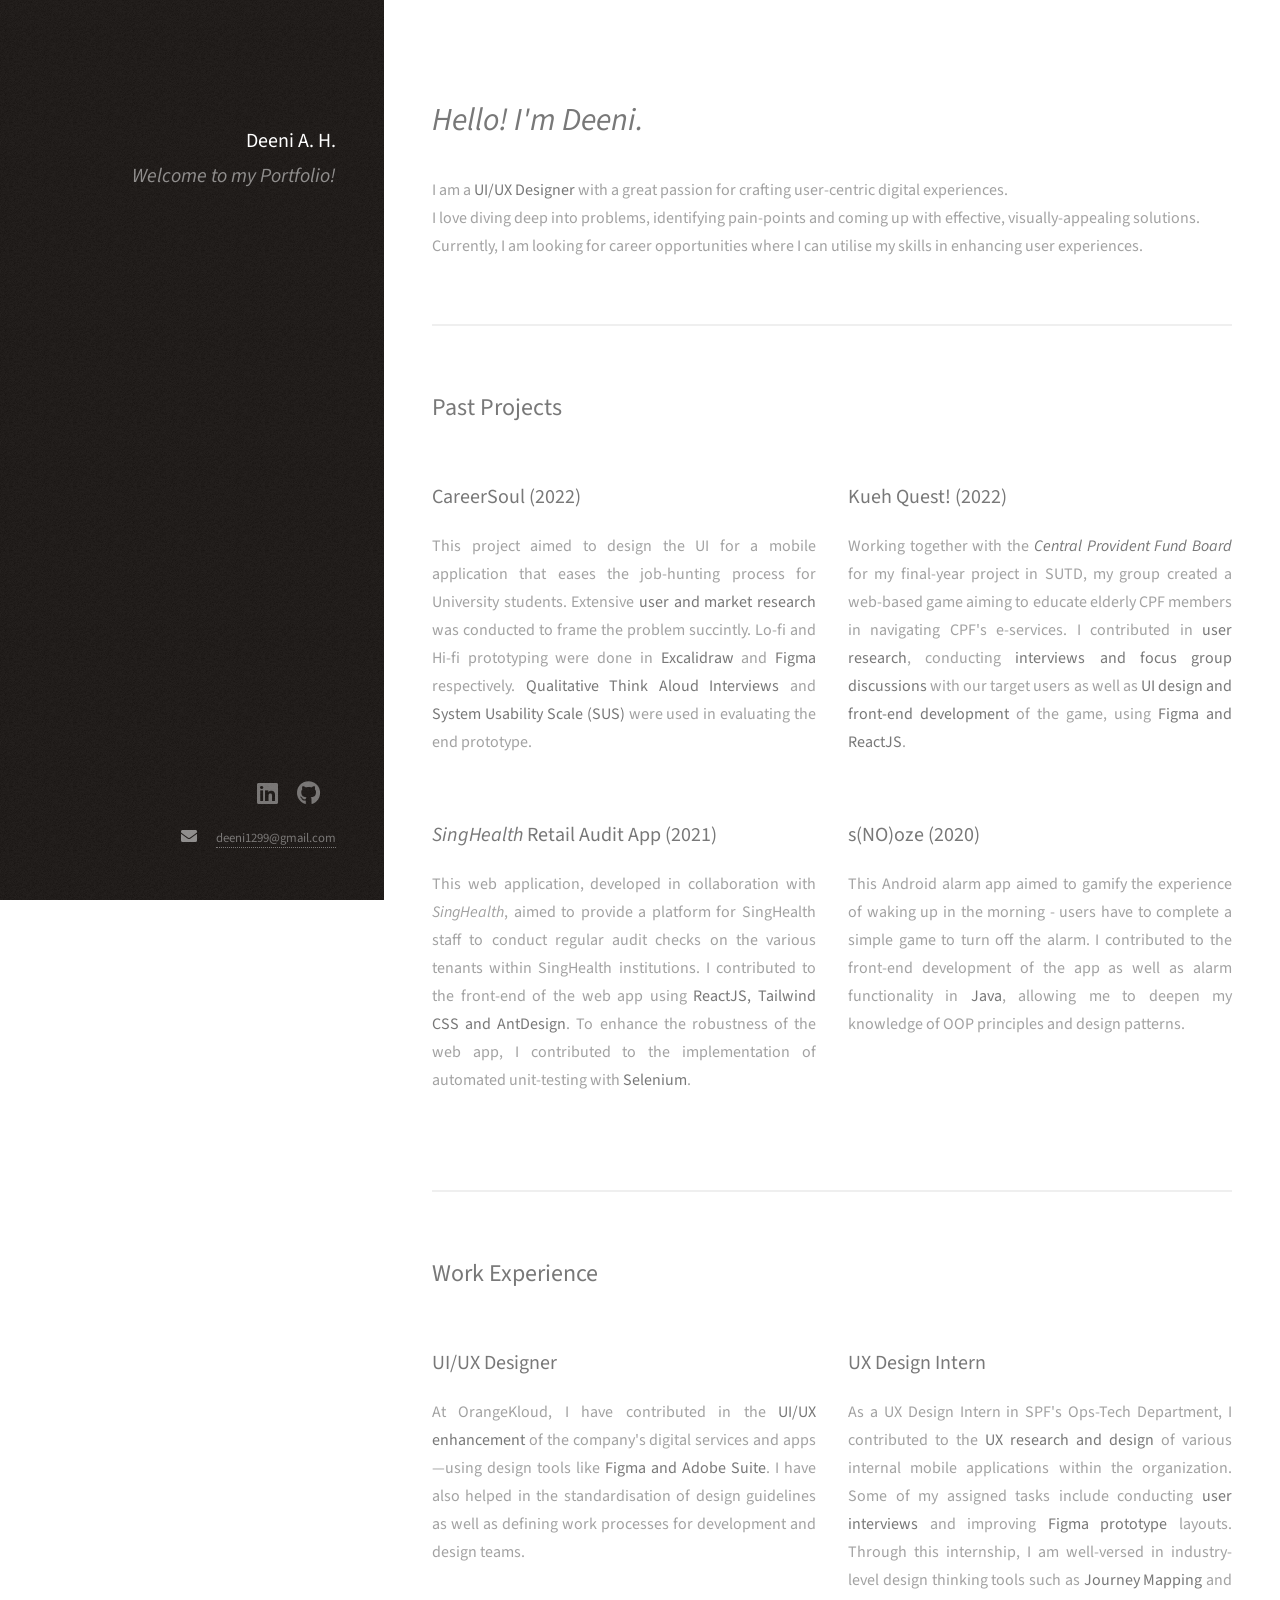
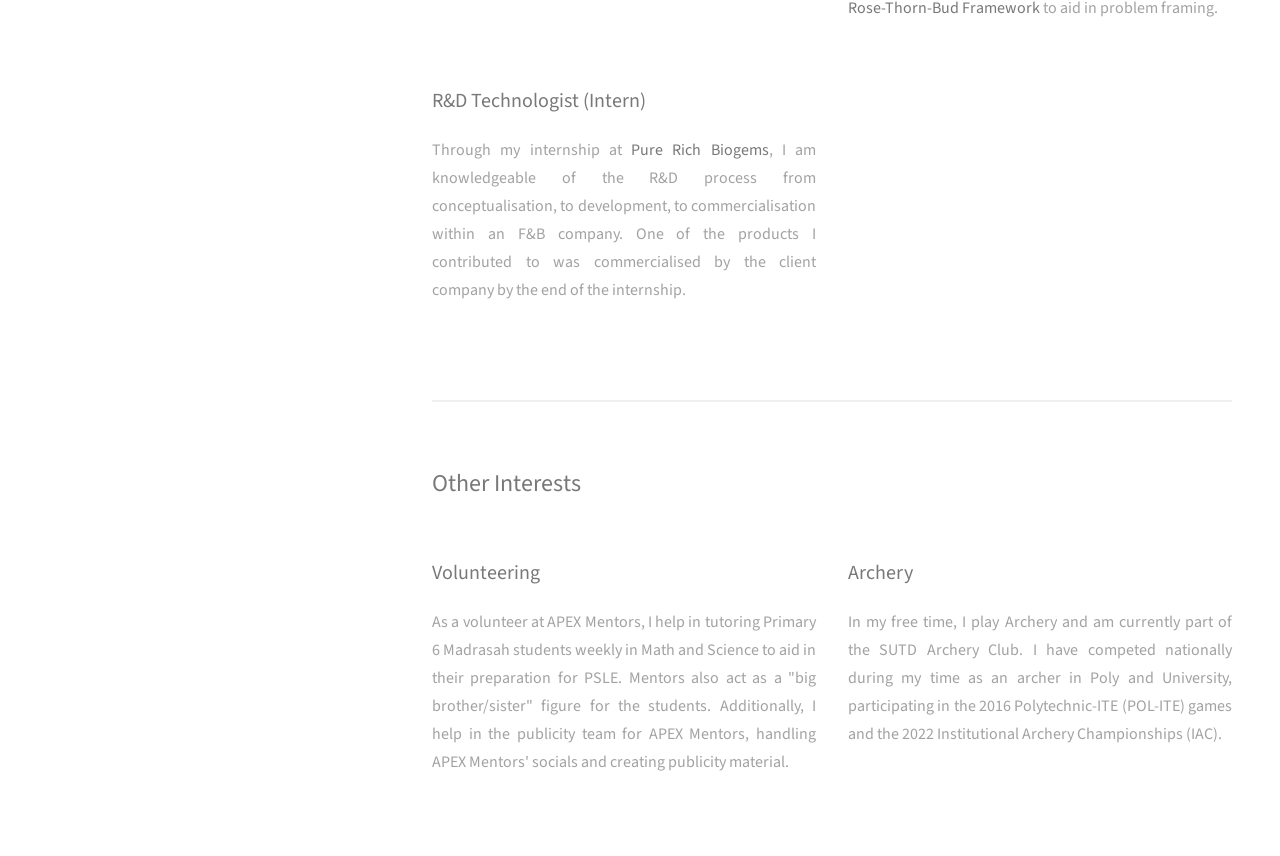
==== commit 51f6afba: "updated UI" ====
--- a/old/index.html
+++ b/old/index.html
@@ -17,7 +17,7 @@
 			<header id="header">
 				<div class="inner">
 					<img class="image avatar" src="images/self_pic-2.jpg" alt="" />
-					<h1><strong>Aiman Nurdeeni</strong></h1>
+					<h1><strong>Deeni A. H.</strong></h1>
 					<h1><i>Welcome to my Portfolio!</i></h1>
 				</div>
 			</header>
